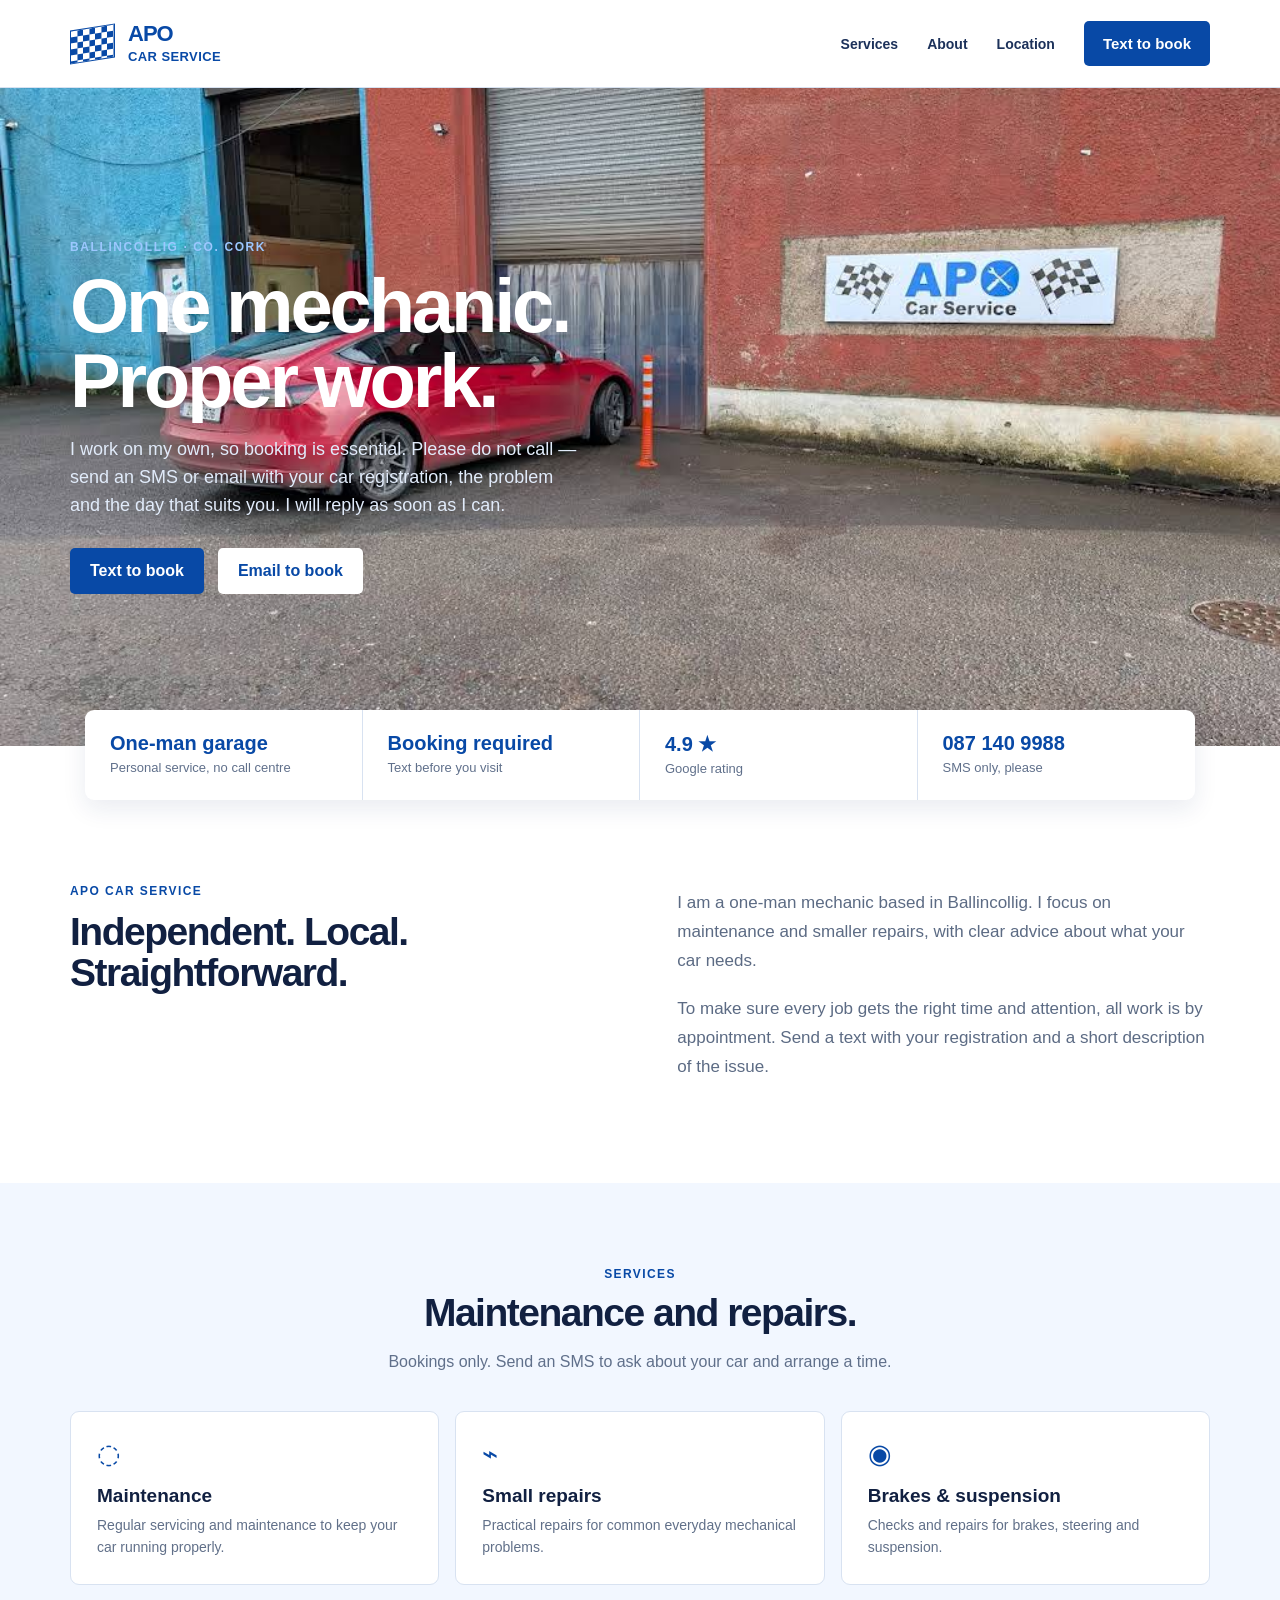
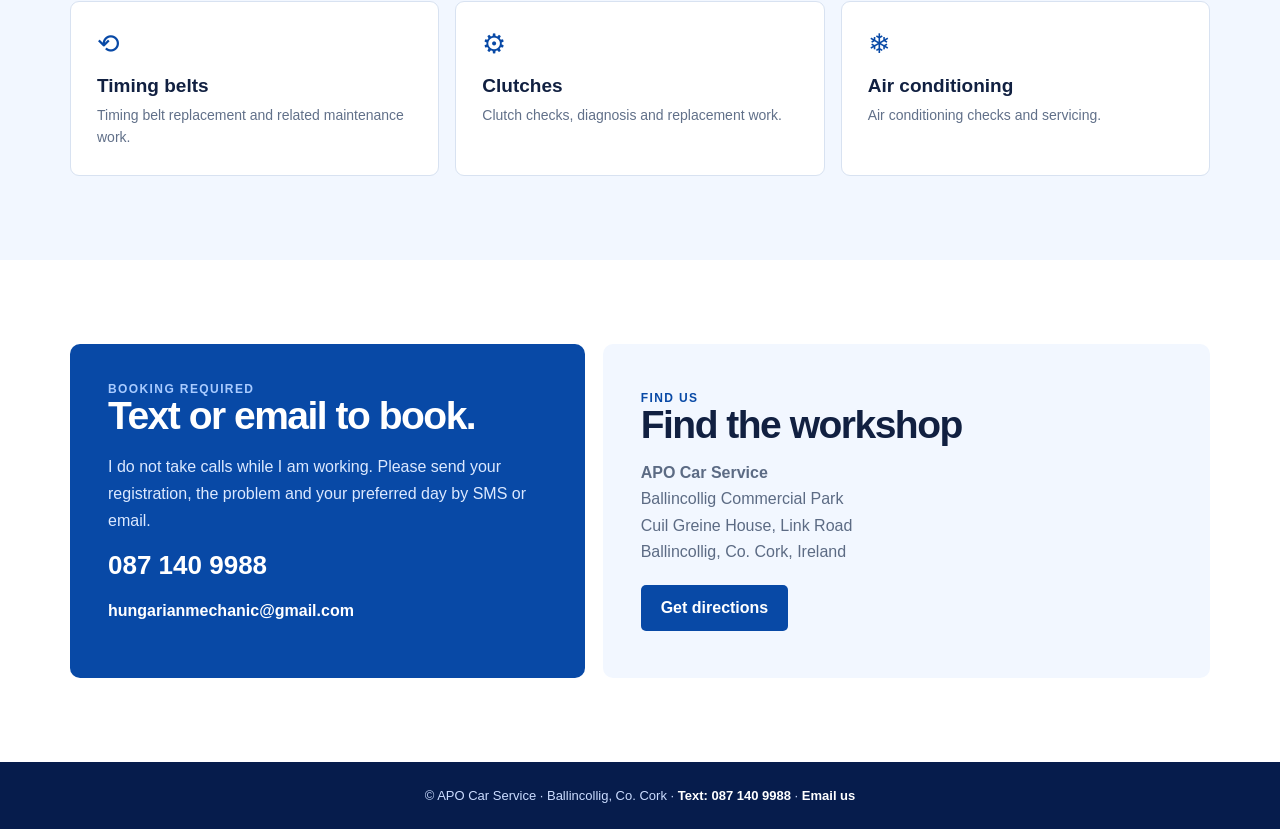
==== index.html @ e6668e26 "Publish APO Car Service website" ====
<!doctype html>
<html lang="en">
<head>
  <meta charset="utf-8">
  <meta name="viewport" content="width=device-width,initial-scale=1">
  <title>APO Car Service | Ballincollig</title>
  <meta name="description" content="APO Car Service — local mechanic in Ballincollig, Cork.">
  <style>
    :root{--blue:#0849a6;--deep:#061c4c;--pale:#f2f7ff;--ink:#112041;--line:#d8e2f1;--white:#fff}*{box-sizing:border-box}html{scroll-behavior:smooth}body{margin:0;background:#fff;color:var(--ink);font-family:Inter,Arial,sans-serif}a{text-decoration:none;color:inherit}.wrap{max-width:1200px;margin:auto;padding-inline:30px}
    header{height:88px;border-bottom:1px solid var(--line);display:flex;align-items:center;background:#fff}.nav{width:100%;display:flex;align-items:center;justify-content:space-between}.brand{display:flex;align-items:center;gap:13px;font-size:22px;font-weight:900;letter-spacing:-1px;color:var(--blue);line-height:.87}.brand small{font-size:13px;letter-spacing:.4px}.flag{width:45px;height:34px;background:conic-gradient(var(--blue) 25%,#fff 0 50%,var(--blue) 0 75%,#fff 0);background-size:12px 12px;border:1px solid var(--blue);transform:skewY(-9deg)}nav{display:flex;align-items:center;gap:29px;font-size:14px;font-weight:750}nav a:not(.call){color:#1c315a}.call{border-radius:5px;background:var(--blue);color:#fff;padding:14px 19px;font-size:15px}
    .hero{position:relative;min-height:490px;background:#0c1830;overflow:hidden}.hero:before{content:"";position:absolute;inset:0;background:linear-gradient(90deg,rgba(2,13,33,.9) 0%,rgba(2,13,33,.72) 44%,rgba(2,13,33,.12) 75%)}.hero:after{content:"";position:absolute;inset:0;background:url('apo-workshop.jpg') center/cover no-repeat;z-index:0}.hero .wrap{min-height:490px;display:flex;align-items:center;position:relative;z-index:1}.hero-copy{color:#fff;max-width:630px}.eyebrow{font-size:12px;font-weight:900;letter-spacing:1.6px;color:#9cc7ff;text-transform:uppercase}.hero h1{font-size:clamp(47px,6vw,76px);line-height:.98;letter-spacing:-3.2px;margin:15px 0 18px}.hero p{font-size:18px;line-height:1.55;margin:0;color:#e1ebfa;max-width:510px}.hero-actions{display:flex;gap:14px;margin-top:28px}.btn{display:inline-block;border-radius:5px;padding:14px 20px;background:var(--blue);color:#fff;font-weight:850}.btn.light{background:#fff;color:var(--blue)}
    .trust{background:#fff;box-shadow:0 9px 25px #112e6517;position:relative;margin:-36px auto 0;max-width:1110px;border-radius:9px;display:grid;grid-template-columns:repeat(4,1fr);z-index:2}.trust div{padding:22px 25px;border-right:1px solid var(--line)}.trust div:last-child{border:0}.trust strong{display:block;font-size:20px;color:var(--blue);margin-bottom:5px}.trust span{font-size:13px;color:#60708b;line-height:1.3;display:block}
    section{padding:84px 0}.intro{display:grid;grid-template-columns:1fr 1.05fr;gap:100px}.section-label{color:var(--blue);font-size:12px;letter-spacing:1.4px;font-weight:900;text-transform:uppercase}.intro h2,.services h2,.contact h2{font-size:39px;letter-spacing:-1.5px;line-height:1.05;margin:14px 0 0}.intro p{font-size:17px;color:#5c6b84;line-height:1.72;margin:4px 0 18px}.services{background:var(--pale)}.heading{text-align:center;max-width:650px;margin:0 auto 36px}.heading h2{margin:12px 0}.heading p{color:#60708b;line-height:1.55}.cards{display:grid;grid-template-columns:repeat(3,1fr);gap:16px}.card{background:#fff;border:1px solid var(--line);border-radius:9px;padding:26px}.ico{color:var(--blue);font-size:27px}.card h3{margin:15px 0 8px;font-size:19px}.card p{margin:0;color:#617089;font-size:14px;line-height:1.55}
    .contact{display:grid;grid-template-columns:1fr 1.18fr;gap:18px}.contact>div{border-radius:10px;padding:38px}.details{background:var(--blue);color:#fff}.details h2{margin-top:0}.details p{line-height:1.7;color:#dce9ff}.details .phone{font-size:26px;font-weight:900;margin:23px 0}.map{background:var(--pale);display:flex;flex-direction:column;justify-content:center}.map h2{margin:0 0 14px}.map p{color:#5c6b84;line-height:1.65;margin:0}.map .btn{align-self:flex-start;margin-top:20px}footer{text-align:center;background:var(--deep);padding:26px;color:#cbdcff;font-size:13px}footer a{color:#fff;font-weight:800}
    @media(max-width:760px){.wrap{padding-inline:20px}header{height:72px}.brand{font-size:18px}.brand small{font-size:10px}.flag{width:34px;height:27px}nav a:not(.call){display:none}.call{padding:11px 12px;font-size:13px}.hero,.hero .wrap{min-height:570px}.hero:before{background:linear-gradient(90deg,rgba(2,13,33,.92),rgba(2,13,33,.55))}.hero h1{letter-spacing:-2px}.trust{margin:-22px 20px 0;grid-template-columns:1fr 1fr}.trust div{padding:17px;border-bottom:1px solid var(--line)}.intro,.contact{grid-template-columns:1fr;gap:30px}section{padding:60px 0}.cards{grid-template-columns:1fr}.intro h2,.services h2,.contact h2{font-size:33px}.hero-actions{flex-direction:column;align-items:flex-start}}
  </style>
</head>
<body>
  <header><div class="wrap nav"><a class="brand" href="#top"><span class="flag" aria-hidden="true"></span><span>APO<br><small>CAR SERVICE</small></span></a><nav><a href="#services">Services</a><a href="#about">About</a><a href="#location">Location</a><a class="call" href="sms:+353871409988?body=Hello%20APO%2C%20I%20would%20like%20to%20book%20my%20car.">Text to book</a></nav></div></header>
  <main id="top">
    <section class="hero"><div class="wrap"><div class="hero-copy"><div class="eyebrow">Ballincollig · Co. Cork</div><h1>One mechanic.<br>Proper work.</h1><p>I work on my own, so booking is essential. Please do not call — send an SMS or email with your car registration, the problem and the day that suits you. I will reply as soon as I can.</p><div class="hero-actions"><a class="btn" href="sms:+353871409988?body=Hello%20APO%2C%20I%20would%20like%20to%20book%20my%20car.%0ARegistration%3A%0AProblem%3A%0APreferred%20day%3A">Text to book</a><a class="btn light" href="mailto:hungarianmechanic@gmail.com?subject=Booking%20request%20-%20APO%20Car%20Service">Email to book</a></div></div></div></section>
    <div class="trust"><div><strong>One-man garage</strong><span>Personal service, no call centre</span></div><div><strong>Booking required</strong><span>Text before you visit</span></div><div><strong>4.9 ★</strong><span>Google rating</span></div><div><strong>087 140 9988</strong><span>SMS only, please</span></div></div>
    <section class="wrap intro" id="about"><div><div class="section-label">APO Car Service</div><h2>Independent. Local. Straightforward.</h2></div><div><p>I am a one-man mechanic based in Ballincollig. I focus on maintenance and smaller repairs, with clear advice about what your car needs.</p><p>To make sure every job gets the right time and attention, all work is by appointment. Send a text with your registration and a short description of the issue.</p></div></section>
    <section class="services" id="services"><div class="wrap"><div class="heading"><div class="section-label">Services</div><h2>Maintenance and repairs.</h2><p>Bookings only. Send an SMS to ask about your car and arrange a time.</p></div><div class="cards"><article class="card"><div class="ico">◌</div><h3>Maintenance</h3><p>Regular servicing and maintenance to keep your car running properly.</p></article><article class="card"><div class="ico">⌁</div><h3>Small repairs</h3><p>Practical repairs for common everyday mechanical problems.</p></article><article class="card"><div class="ico">◉</div><h3>Brakes & suspension</h3><p>Checks and repairs for brakes, steering and suspension.</p></article><article class="card"><div class="ico">⟲</div><h3>Timing belts</h3><p>Timing belt replacement and related maintenance work.</p></article><article class="card"><div class="ico">⚙</div><h3>Clutches</h3><p>Clutch checks, diagnosis and replacement work.</p></article><article class="card"><div class="ico">❄</div><h3>Air conditioning</h3><p>Air conditioning checks and servicing.</p></article></div></div></section>
    <section class="wrap contact" id="location"><div class="details"><div class="section-label" style="color:#a9cbff">Booking required</div><h2>Text or email to book.</h2><p>I do not take calls while I am working. Please send your registration, the problem and your preferred day by SMS or email.</p><a class="phone" href="sms:+353871409988?body=Hello%20APO%2C%20I%20would%20like%20to%20book%20my%20car.%0ARegistration%3A%0AProblem%3A%0APreferred%20day%3A">087 140 9988</a><p><a href="mailto:hungarianmechanic@gmail.com?subject=Booking%20request%20-%20APO%20Car%20Service" style="color:#fff;font-weight:800">hungarianmechanic@gmail.com</a></p></div><div class="map"><div class="section-label">Find us</div><h2>Find the workshop</h2><p><strong>APO Car Service</strong><br>Ballincollig Commercial Park<br>Cuil Greine House, Link Road<br>Ballincollig, Co. Cork, Ireland</p><a class="btn" target="_blank" rel="noopener" href="https://www.google.com/maps/place/APO+Car+Service/@51.8868139,-8.5833527,17z">Get directions</a></div></section>
  </main>
  <footer>© APO Car Service · Ballincollig, Co. Cork · <a href="sms:+353871409988">Text: 087 140 9988</a> · <a href="mailto:hungarianmechanic@gmail.com">Email us</a></footer>
</body>
</html>
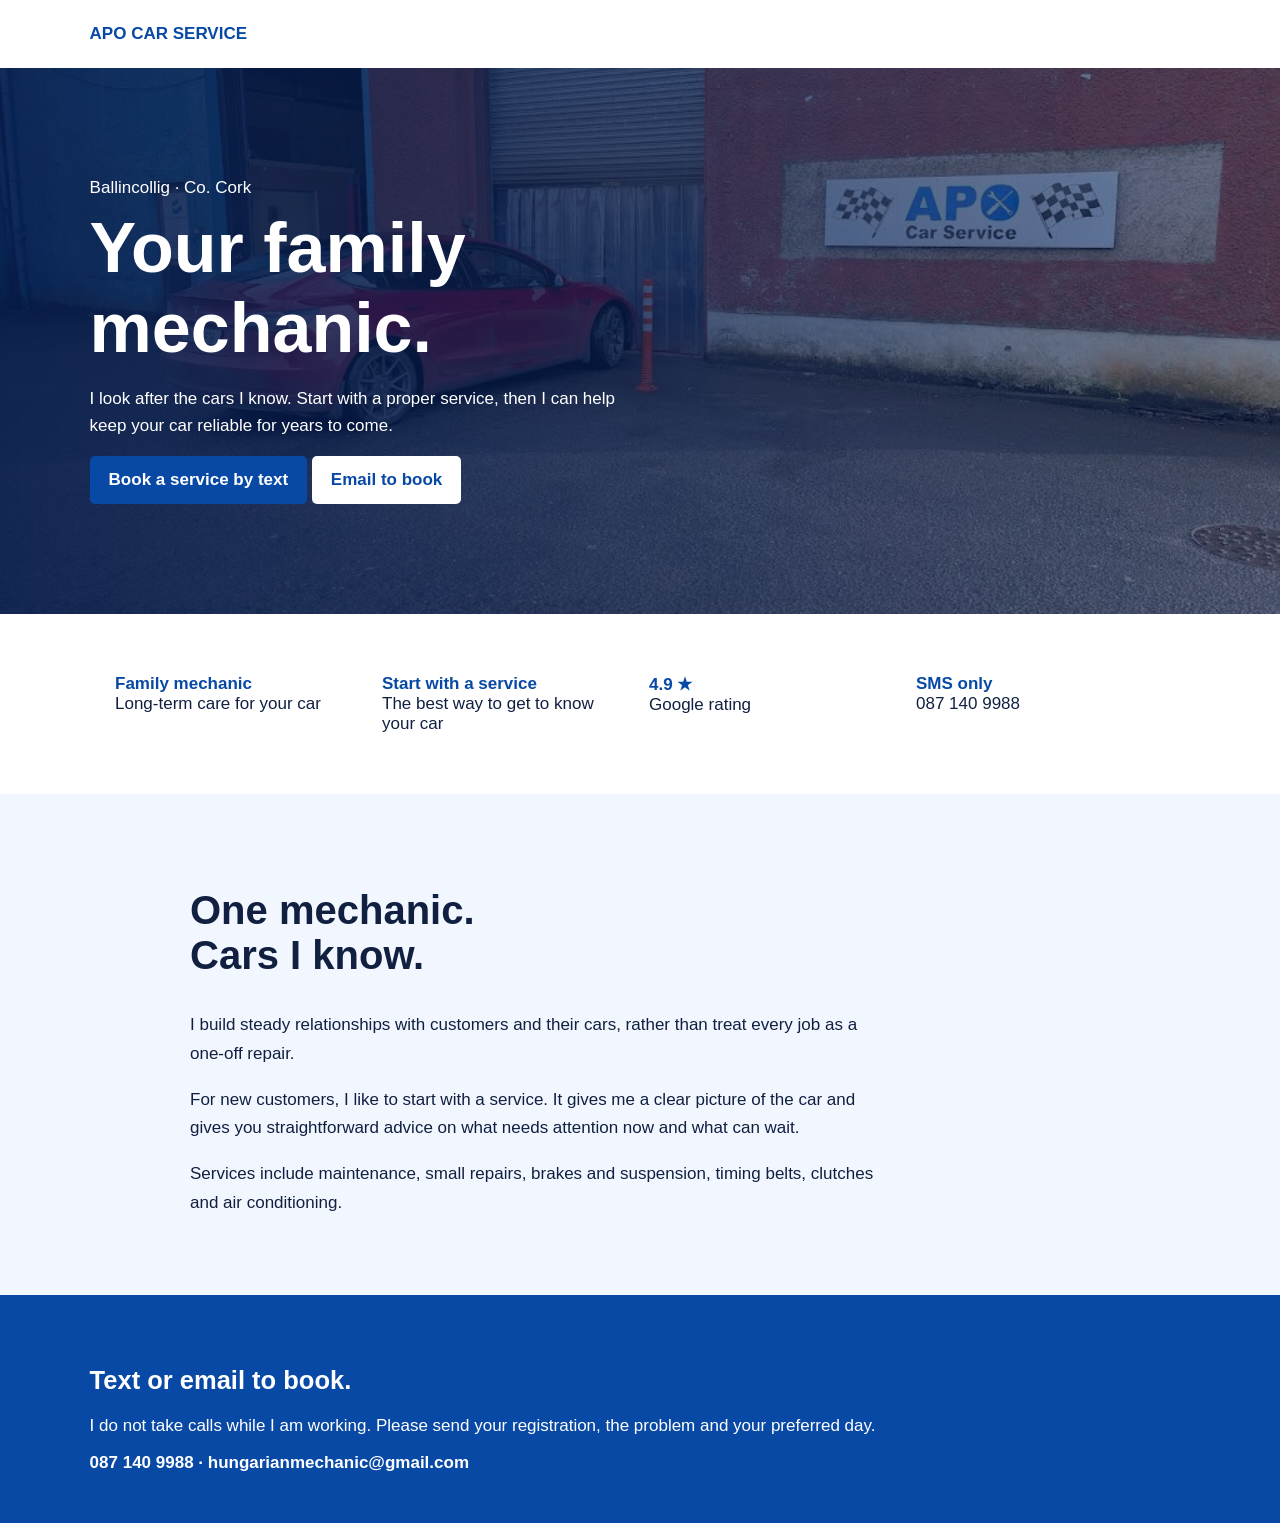
==== commit f1799ab2: "Update index.html" ====
--- a/index.html
+++ b/index.html
@@ -1,29 +1 @@
-<!doctype html>
-<html lang="en">
-<head>
-  <meta charset="utf-8">
-  <meta name="viewport" content="width=device-width,initial-scale=1">
-  <title>APO Car Service | Ballincollig</title>
-  <meta name="description" content="APO Car Service — local mechanic in Ballincollig, Cork.">
-  <style>
-    :root{--blue:#0849a6;--deep:#061c4c;--pale:#f2f7ff;--ink:#112041;--line:#d8e2f1;--white:#fff}*{box-sizing:border-box}html{scroll-behavior:smooth}body{margin:0;background:#fff;color:var(--ink);font-family:Inter,Arial,sans-serif}a{text-decoration:none;color:inherit}.wrap{max-width:1200px;margin:auto;padding-inline:30px}
-    header{height:88px;border-bottom:1px solid var(--line);display:flex;align-items:center;background:#fff}.nav{width:100%;display:flex;align-items:center;justify-content:space-between}.brand{display:flex;align-items:center;gap:13px;font-size:22px;font-weight:900;letter-spacing:-1px;color:var(--blue);line-height:.87}.brand small{font-size:13px;letter-spacing:.4px}.flag{width:45px;height:34px;background:conic-gradient(var(--blue) 25%,#fff 0 50%,var(--blue) 0 75%,#fff 0);background-size:12px 12px;border:1px solid var(--blue);transform:skewY(-9deg)}nav{display:flex;align-items:center;gap:29px;font-size:14px;font-weight:750}nav a:not(.call){color:#1c315a}.call{border-radius:5px;background:var(--blue);color:#fff;padding:14px 19px;font-size:15px}
-    .hero{position:relative;min-height:490px;background:#0c1830;overflow:hidden}.hero:before{content:"";position:absolute;inset:0;background:linear-gradient(90deg,rgba(2,13,33,.9) 0%,rgba(2,13,33,.72) 44%,rgba(2,13,33,.12) 75%)}.hero:after{content:"";position:absolute;inset:0;background:url('apo-workshop.jpg') center/cover no-repeat;z-index:0}.hero .wrap{min-height:490px;display:flex;align-items:center;position:relative;z-index:1}.hero-copy{color:#fff;max-width:630px}.eyebrow{font-size:12px;font-weight:900;letter-spacing:1.6px;color:#9cc7ff;text-transform:uppercase}.hero h1{font-size:clamp(47px,6vw,76px);line-height:.98;letter-spacing:-3.2px;margin:15px 0 18px}.hero p{font-size:18px;line-height:1.55;margin:0;color:#e1ebfa;max-width:510px}.hero-actions{display:flex;gap:14px;margin-top:28px}.btn{display:inline-block;border-radius:5px;padding:14px 20px;background:var(--blue);color:#fff;font-weight:850}.btn.light{background:#fff;color:var(--blue)}
-    .trust{background:#fff;box-shadow:0 9px 25px #112e6517;position:relative;margin:-36px auto 0;max-width:1110px;border-radius:9px;display:grid;grid-template-columns:repeat(4,1fr);z-index:2}.trust div{padding:22px 25px;border-right:1px solid var(--line)}.trust div:last-child{border:0}.trust strong{display:block;font-size:20px;color:var(--blue);margin-bottom:5px}.trust span{font-size:13px;color:#60708b;line-height:1.3;display:block}
-    section{padding:84px 0}.intro{display:grid;grid-template-columns:1fr 1.05fr;gap:100px}.section-label{color:var(--blue);font-size:12px;letter-spacing:1.4px;font-weight:900;text-transform:uppercase}.intro h2,.services h2,.contact h2{font-size:39px;letter-spacing:-1.5px;line-height:1.05;margin:14px 0 0}.intro p{font-size:17px;color:#5c6b84;line-height:1.72;margin:4px 0 18px}.services{background:var(--pale)}.heading{text-align:center;max-width:650px;margin:0 auto 36px}.heading h2{margin:12px 0}.heading p{color:#60708b;line-height:1.55}.cards{display:grid;grid-template-columns:repeat(3,1fr);gap:16px}.card{background:#fff;border:1px solid var(--line);border-radius:9px;padding:26px}.ico{color:var(--blue);font-size:27px}.card h3{margin:15px 0 8px;font-size:19px}.card p{margin:0;color:#617089;font-size:14px;line-height:1.55}
-    .contact{display:grid;grid-template-columns:1fr 1.18fr;gap:18px}.contact>div{border-radius:10px;padding:38px}.details{background:var(--blue);color:#fff}.details h2{margin-top:0}.details p{line-height:1.7;color:#dce9ff}.details .phone{font-size:26px;font-weight:900;margin:23px 0}.map{background:var(--pale);display:flex;flex-direction:column;justify-content:center}.map h2{margin:0 0 14px}.map p{color:#5c6b84;line-height:1.65;margin:0}.map .btn{align-self:flex-start;margin-top:20px}footer{text-align:center;background:var(--deep);padding:26px;color:#cbdcff;font-size:13px}footer a{color:#fff;font-weight:800}
-    @media(max-width:760px){.wrap{padding-inline:20px}header{height:72px}.brand{font-size:18px}.brand small{font-size:10px}.flag{width:34px;height:27px}nav a:not(.call){display:none}.call{padding:11px 12px;font-size:13px}.hero,.hero .wrap{min-height:570px}.hero:before{background:linear-gradient(90deg,rgba(2,13,33,.92),rgba(2,13,33,.55))}.hero h1{letter-spacing:-2px}.trust{margin:-22px 20px 0;grid-template-columns:1fr 1fr}.trust div{padding:17px;border-bottom:1px solid var(--line)}.intro,.contact{grid-template-columns:1fr;gap:30px}section{padding:60px 0}.cards{grid-template-columns:1fr}.intro h2,.services h2,.contact h2{font-size:33px}.hero-actions{flex-direction:column;align-items:flex-start}}
-  </style>
-</head>
-<body>
-  <header><div class="wrap nav"><a class="brand" href="#top"><span class="flag" aria-hidden="true"></span><span>APO<br><small>CAR SERVICE</small></span></a><nav><a href="#services">Services</a><a href="#about">About</a><a href="#location">Location</a><a class="call" href="sms:+353871409988?body=Hello%20APO%2C%20I%20would%20like%20to%20book%20my%20car.">Text to book</a></nav></div></header>
-  <main id="top">
-    <section class="hero"><div class="wrap"><div class="hero-copy"><div class="eyebrow">Ballincollig · Co. Cork</div><h1>One mechanic.<br>Proper work.</h1><p>I work on my own, so booking is essential. Please do not call — send an SMS or email with your car registration, the problem and the day that suits you. I will reply as soon as I can.</p><div class="hero-actions"><a class="btn" href="sms:+353871409988?body=Hello%20APO%2C%20I%20would%20like%20to%20book%20my%20car.%0ARegistration%3A%0AProblem%3A%0APreferred%20day%3A">Text to book</a><a class="btn light" href="mailto:hungarianmechanic@gmail.com?subject=Booking%20request%20-%20APO%20Car%20Service">Email to book</a></div></div></div></section>
-    <div class="trust"><div><strong>One-man garage</strong><span>Personal service, no call centre</span></div><div><strong>Booking required</strong><span>Text before you visit</span></div><div><strong>4.9 ★</strong><span>Google rating</span></div><div><strong>087 140 9988</strong><span>SMS only, please</span></div></div>
-    <section class="wrap intro" id="about"><div><div class="section-label">APO Car Service</div><h2>Independent. Local. Straightforward.</h2></div><div><p>I am a one-man mechanic based in Ballincollig. I focus on maintenance and smaller repairs, with clear advice about what your car needs.</p><p>To make sure every job gets the right time and attention, all work is by appointment. Send a text with your registration and a short description of the issue.</p></div></section>
-    <section class="services" id="services"><div class="wrap"><div class="heading"><div class="section-label">Services</div><h2>Maintenance and repairs.</h2><p>Bookings only. Send an SMS to ask about your car and arrange a time.</p></div><div class="cards"><article class="card"><div class="ico">◌</div><h3>Maintenance</h3><p>Regular servicing and maintenance to keep your car running properly.</p></article><article class="card"><div class="ico">⌁</div><h3>Small repairs</h3><p>Practical repairs for common everyday mechanical problems.</p></article><article class="card"><div class="ico">◉</div><h3>Brakes & suspension</h3><p>Checks and repairs for brakes, steering and suspension.</p></article><article class="card"><div class="ico">⟲</div><h3>Timing belts</h3><p>Timing belt replacement and related maintenance work.</p></article><article class="card"><div class="ico">⚙</div><h3>Clutches</h3><p>Clutch checks, diagnosis and replacement work.</p></article><article class="card"><div class="ico">❄</div><h3>Air conditioning</h3><p>Air conditioning checks and servicing.</p></article></div></div></section>
-    <section class="wrap contact" id="location"><div class="details"><div class="section-label" style="color:#a9cbff">Booking required</div><h2>Text or email to book.</h2><p>I do not take calls while I am working. Please send your registration, the problem and your preferred day by SMS or email.</p><a class="phone" href="sms:+353871409988?body=Hello%20APO%2C%20I%20would%20like%20to%20book%20my%20car.%0ARegistration%3A%0AProblem%3A%0APreferred%20day%3A">087 140 9988</a><p><a href="mailto:hungarianmechanic@gmail.com?subject=Booking%20request%20-%20APO%20Car%20Service" style="color:#fff;font-weight:800">hungarianmechanic@gmail.com</a></p></div><div class="map"><div class="section-label">Find us</div><h2>Find the workshop</h2><p><strong>APO Car Service</strong><br>Ballincollig Commercial Park<br>Cuil Greine House, Link Road<br>Ballincollig, Co. Cork, Ireland</p><a class="btn" target="_blank" rel="noopener" href="https://www.google.com/maps/place/APO+Car+Service/@51.8868139,-8.5833527,17z">Get directions</a></div></section>
-  </main>
-  <footer>© APO Car Service · Ballincollig, Co. Cork · <a href="sms:+353871409988">Text: 087 140 9988</a> · <a href="mailto:hungarianmechanic@gmail.com">Email us</a></footer>
-</body>
-</html>
+<!doctype html><html lang="en"><meta charset="utf-8"><meta name="viewport" content="width=device-width,initial-scale=1"><title>APO Car Service | Family Mechanic in Ballincollig</title><style>body{margin:0;font:17px Arial;color:#112041}header{padding:24px 7%;font-weight:900;color:#0849a6}.hero{padding:110px 7%;color:white;background:linear-gradient(90deg,#061c4ce8,#061c4c88),url("apo-workshop.jpg") center/cover}.hero h1{font-size:70px;margin:10px 0}.hero p{max-width:560px;line-height:1.6}.btn{display:inline-block;background:#0849a6;color:#fff;padding:14px 19px;border-radius:5px;text-decoration:none;font-weight:bold}.white{background:#fff;color:#0849a6}.facts,.content{max-width:1050px;margin:auto;padding:60px 7%}.facts{display:grid;grid-template-columns:repeat(4,1fr);gap:18px}.facts b{color:#0849a6;display:block}.content{background:#f2f7ff;max-width:none}.inside{max-width:900px;margin:auto}.inside h2{font-size:40px}.inside p{line-height:1.7;max-width:700px}.contact{padding:50px 7%;background:#0849a6;color:white}@media(max-width:650px){.hero h1{font-size:48px}.facts{grid-template-columns:1fr 1fr}}</style><header>APO CAR SERVICE</header><main><section class="hero"><div>Ballincollig · Co. Cork<h1>Your family<br>mechanic.</h1><p>I look after the cars I know. Start with a proper service, then I can help keep your car reliable for years to come.</p><a class="btn" href="sms:+353871409988">Book a service by text</a> <a class="btn white" href="mailto:hungarianmechanic@gmail.com">Email to book</a></div></section><section class="facts"><div><b>Family mechanic</b>Long-term care for your car</div><div><b>Start with a service</b>The best way to get to know your car</div><div><b>4.9 ★</b>Google rating</div><div><b>SMS only</b>087 140 9988</div></section><section class="content"><div class="inside"><h2>One mechanic.<br>Cars I know.</h2><p>I build steady relationships with customers and their cars, rather than treat every job as a one-off repair.</p><p>For new customers, I like to start with a service. It gives me a clear picture of the car and gives you straightforward advice on what needs attention now and what can wait.</p><p>Services include maintenance, small repairs, brakes and suspension, timing belts, clutches and air conditioning.</p></div></section><section class="contact"><h2>Text or email to book.</h2><p>I do not take calls while I am working. Please send your registration, the problem and your preferred day.</p><b>087 140 9988 · hungarianmechanic@gmail.com</b></section></main></html>
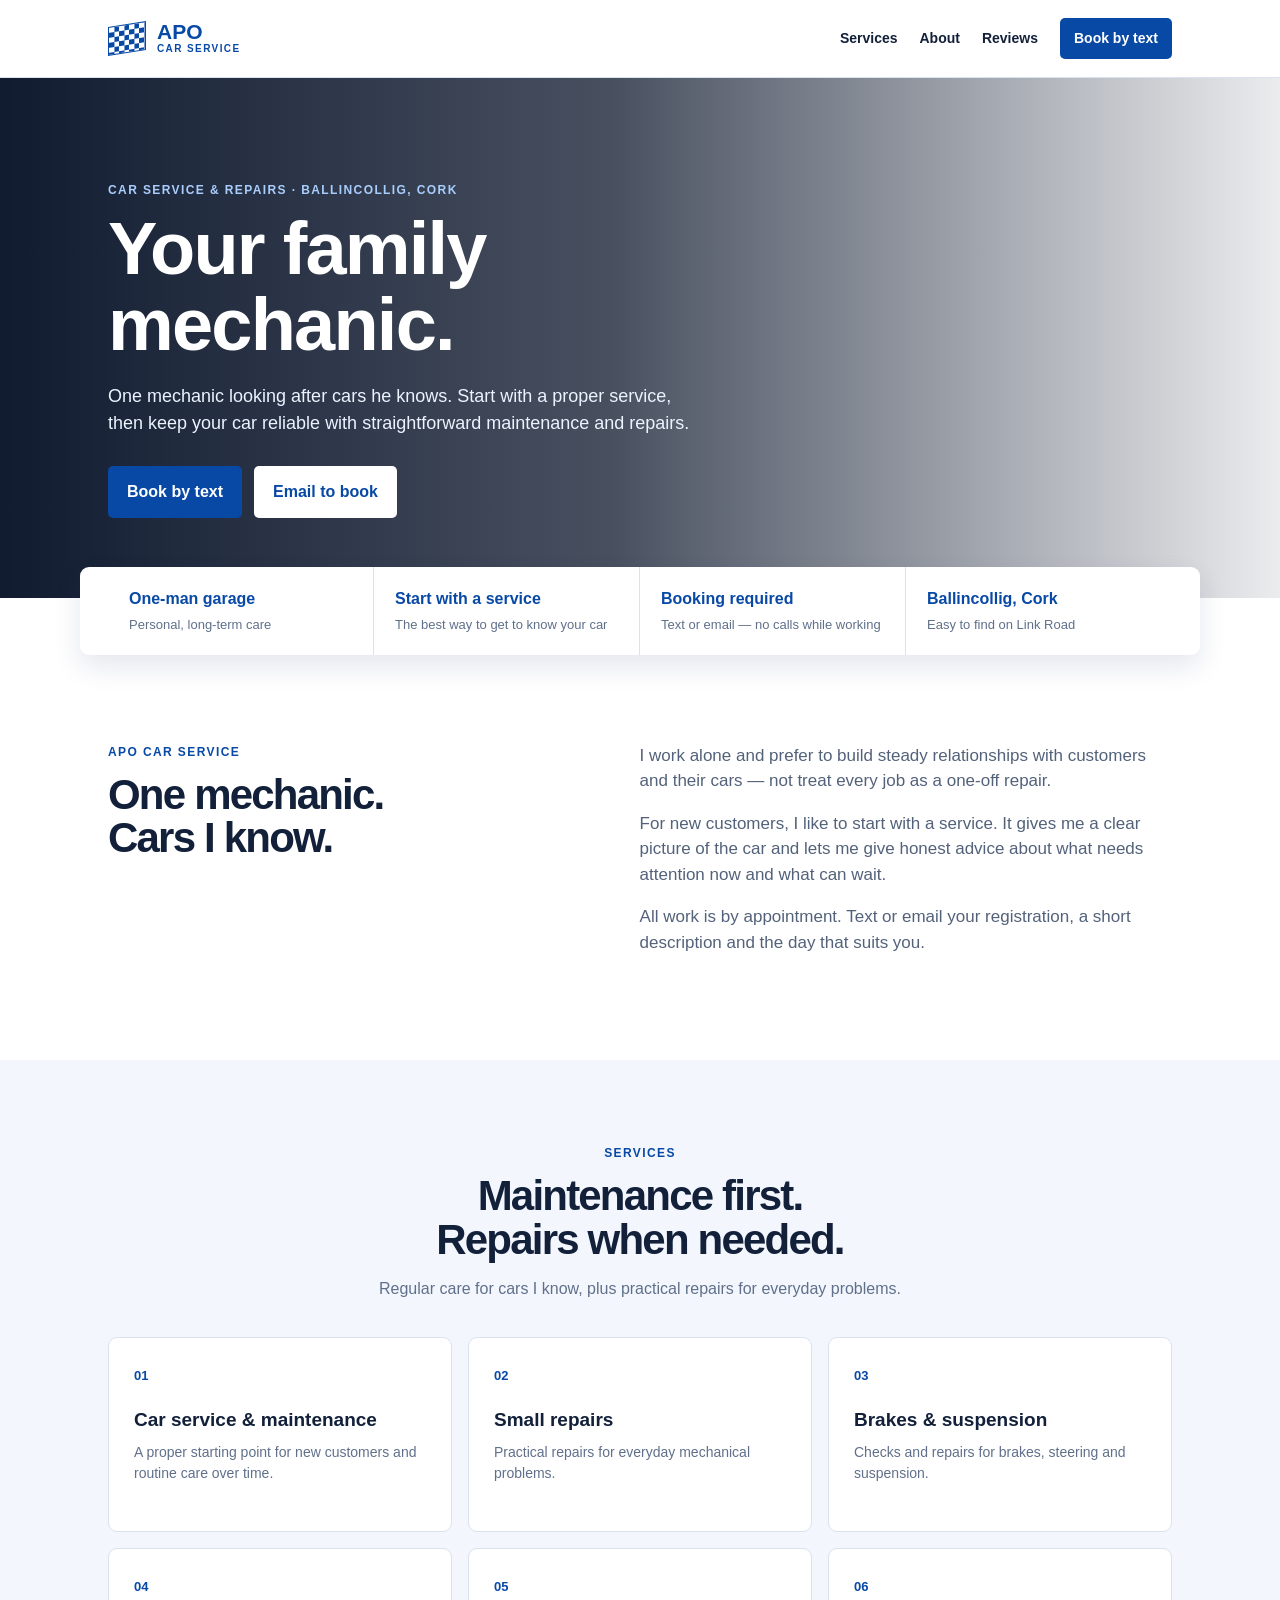
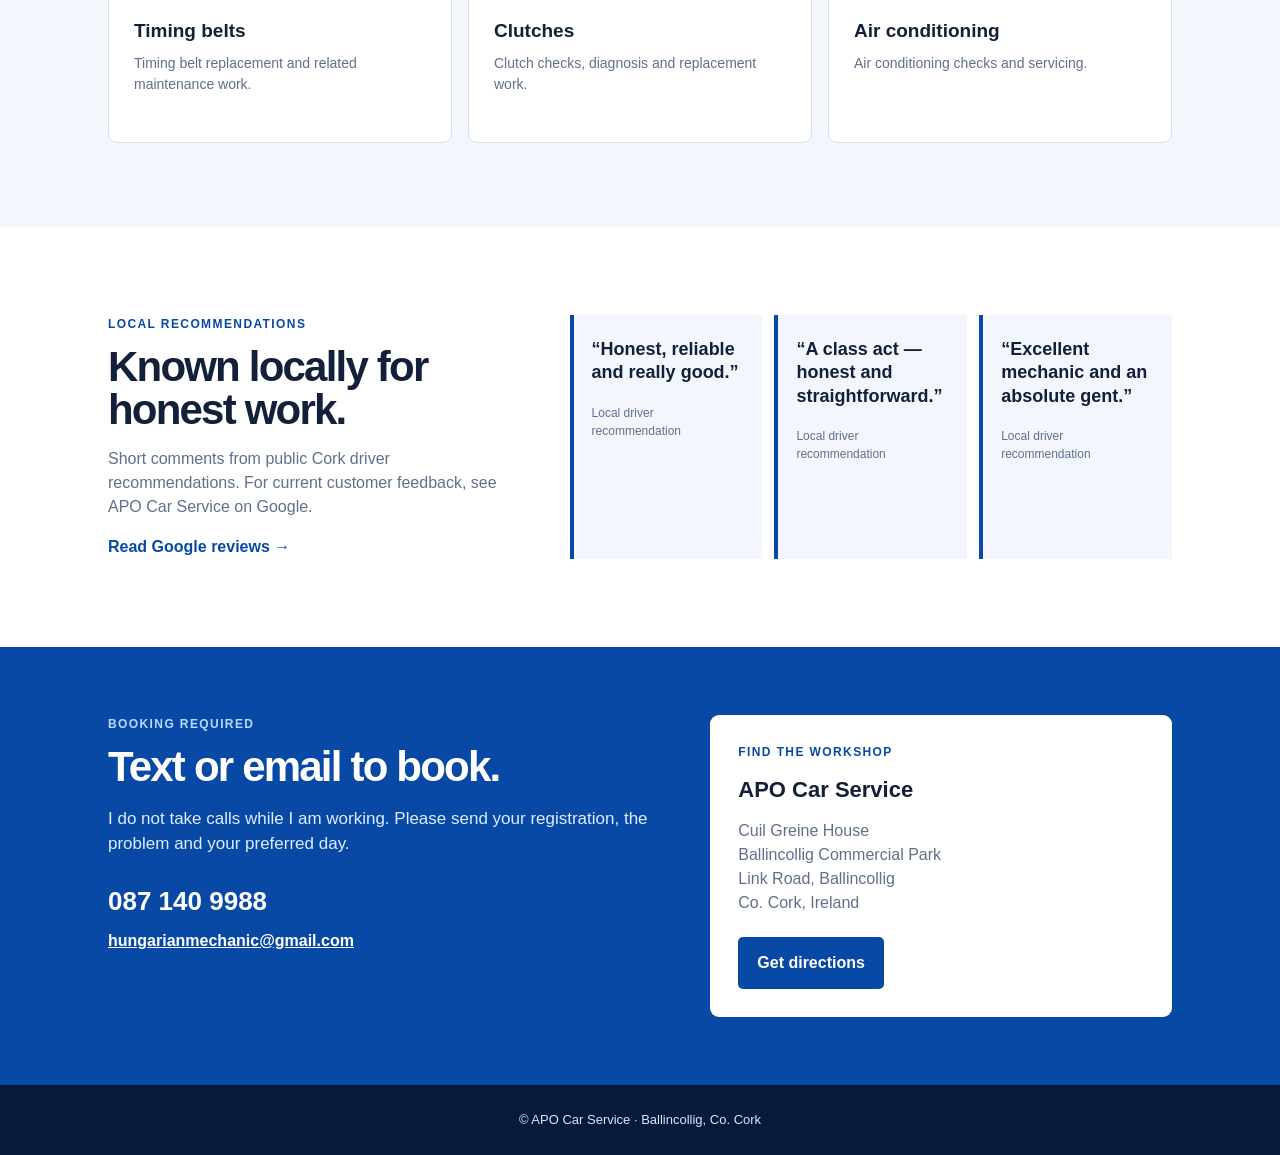
==== commit 36aadcd8: "Improve local search visibility" ====
--- a/index.html
+++ b/index.html
@@ -1 +1,84 @@
-<!doctype html><html lang="en"><meta charset="utf-8"><meta name="viewport" content="width=device-width,initial-scale=1"><title>APO Car Service | Family Mechanic in Ballincollig</title><style>body{margin:0;font:17px Arial;color:#112041}header{padding:24px 7%;font-weight:900;color:#0849a6}.hero{padding:110px 7%;color:white;background:linear-gradient(90deg,#061c4ce8,#061c4c88),url("apo-workshop.jpg") center/cover}.hero h1{font-size:70px;margin:10px 0}.hero p{max-width:560px;line-height:1.6}.btn{display:inline-block;background:#0849a6;color:#fff;padding:14px 19px;border-radius:5px;text-decoration:none;font-weight:bold}.white{background:#fff;color:#0849a6}.facts,.content{max-width:1050px;margin:auto;padding:60px 7%}.facts{display:grid;grid-template-columns:repeat(4,1fr);gap:18px}.facts b{color:#0849a6;display:block}.content{background:#f2f7ff;max-width:none}.inside{max-width:900px;margin:auto}.inside h2{font-size:40px}.inside p{line-height:1.7;max-width:700px}.contact{padding:50px 7%;background:#0849a6;color:white}@media(max-width:650px){.hero h1{font-size:48px}.facts{grid-template-columns:1fr 1fr}}</style><header>APO CAR SERVICE</header><main><section class="hero"><div>Ballincollig · Co. Cork<h1>Your family<br>mechanic.</h1><p>I look after the cars I know. Start with a proper service, then I can help keep your car reliable for years to come.</p><a class="btn" href="sms:+353871409988">Book a service by text</a> <a class="btn white" href="mailto:hungarianmechanic@gmail.com">Email to book</a></div></section><section class="facts"><div><b>Family mechanic</b>Long-term care for your car</div><div><b>Start with a service</b>The best way to get to know your car</div><div><b>4.9 ★</b>Google rating</div><div><b>SMS only</b>087 140 9988</div></section><section class="content"><div class="inside"><h2>One mechanic.<br>Cars I know.</h2><p>I build steady relationships with customers and their cars, rather than treat every job as a one-off repair.</p><p>For new customers, I like to start with a service. It gives me a clear picture of the car and gives you straightforward advice on what needs attention now and what can wait.</p><p>Services include maintenance, small repairs, brakes and suspension, timing belts, clutches and air conditioning.</p></div></section><section class="contact"><h2>Text or email to book.</h2><p>I do not take calls while I am working. Please send your registration, the problem and your preferred day.</p><b>087 140 9988 · hungarianmechanic@gmail.com</b></section></main></html>
+<!doctype html>
+<html lang="en">
+<head>
+  <meta charset="utf-8">
+  <meta name="viewport" content="width=device-width, initial-scale=1">
+  <title>APO Car Service | Car Service & Repairs in Ballincollig, Cork</title>
+  <meta name="description" content="APO Car Service is a one-man family mechanic in Ballincollig, Cork. Book car servicing, brakes, suspension, timing belts, clutches and air conditioning by text or email.">
+  <meta name="robots" content="index,follow">
+  <meta property="og:title" content="APO Car Service | Family Mechanic in Ballincollig">
+  <meta property="og:description" content="One mechanic. Cars I know. Start with a service and book by text or email.">
+  <meta property="og:type" content="website">
+  <link rel="stylesheet" href="style.css">
+  <script type="application/ld+json">
+  {
+    "@context":"https://schema.org",
+    "@type":"AutoRepair",
+    "name":"APO Car Service",
+    "description":"One-man family mechanic in Ballincollig, Cork. Car servicing, maintenance and smaller repairs by appointment.",
+    "telephone":"+353871409988",
+    "email":"hungarianmechanic@gmail.com",
+    "address":{"@type":"PostalAddress","streetAddress":"Cuil Greine House, Ballincollig Commercial Park, Link Road","addressLocality":"Ballincollig","addressRegion":"Cork","addressCountry":"IE"},
+    "areaServed":["Ballincollig","Cork"],
+    "url":"https://hungarianmechanic-glitch.github.io/apo-car-service/",
+    "sameAs":["https://www.google.com/maps/place/APO+Car+Service/@51.8868139,-8.5833527,17z"]
+  }
+  </script>
+</head>
+<body>
+  <header>
+    <a class="brand" href="#top" aria-label="APO Car Service home"><span class="flag" aria-hidden="true"></span><span>APO <small>CAR SERVICE</small></span></a>
+    <nav aria-label="Main navigation"><a href="#services">Services</a><a href="#about">About</a><a href="#reviews">Reviews</a><a class="small-button" href="#book">Book by text</a></nav>
+  </header>
+
+  <main id="top">
+    <section class="hero">
+      <div class="hero-image" aria-hidden="true"></div>
+      <div class="hero-shade" aria-hidden="true"></div>
+      <div class="container hero-copy">
+        <p class="eyebrow">CAR SERVICE &amp; REPAIRS · BALLINCOLLIG, CORK</p>
+        <h1>Your family mechanic.</h1>
+        <p class="lead">One mechanic looking after cars he knows. Start with a proper service, then keep your car reliable with straightforward maintenance and repairs.</p>
+        <div class="actions"><a class="button" href="sms:+353871409988?body=Hello%20APO%2C%20I%20would%20like%20to%20book%20my%20car.%0ARegistration%3A%0AWork%20needed%3A%0APreferred%20day%3A">Book by text</a><a class="button button-light" href="mailto:hungarianmechanic@gmail.com?subject=Service%20booking%20-%20APO%20Car%20Service">Email to book</a></div>
+      </div>
+    </section>
+
+    <section class="quick container" aria-label="Key information">
+      <div><b>One-man garage</b><span>Personal, long-term care</span></div>
+      <div><b>Start with a service</b><span>The best way to get to know your car</span></div>
+      <div><b>Booking required</b><span>Text or email — no calls while working</span></div>
+      <div><b>Ballincollig, Cork</b><span>Easy to find on Link Road</span></div>
+    </section>
+
+    <section class="container two-col" id="about">
+      <div><p class="eyebrow blue">APO CAR SERVICE</p><h2>One mechanic.<br>Cars I know.</h2></div>
+      <div class="body-copy"><p>I work alone and prefer to build steady relationships with customers and their cars — not treat every job as a one-off repair.</p><p>For new customers, I like to start with a service. It gives me a clear picture of the car and lets me give honest advice about what needs attention now and what can wait.</p><p>All work is by appointment. Text or email your registration, a short description and the day that suits you.</p></div>
+    </section>
+
+    <section class="services" id="services"><div class="container"><div class="center-heading"><p class="eyebrow blue">SERVICES</p><h2>Maintenance first.<br>Repairs when needed.</h2><p>Regular care for cars I know, plus practical repairs for everyday problems.</p></div>
+      <div class="service-grid">
+        <article><span>01</span><h3>Car service &amp; maintenance</h3><p>A proper starting point for new customers and routine care over time.</p></article>
+        <article><span>02</span><h3>Small repairs</h3><p>Practical repairs for everyday mechanical problems.</p></article>
+        <article><span>03</span><h3>Brakes &amp; suspension</h3><p>Checks and repairs for brakes, steering and suspension.</p></article>
+        <article><span>04</span><h3>Timing belts</h3><p>Timing belt replacement and related maintenance work.</p></article>
+        <article><span>05</span><h3>Clutches</h3><p>Clutch checks, diagnosis and replacement work.</p></article>
+        <article><span>06</span><h3>Air conditioning</h3><p>Air conditioning checks and servicing.</p></article>
+      </div>
+    </div></section>
+
+    <section class="reviews container" id="reviews">
+      <div class="review-heading"><p class="eyebrow blue">LOCAL RECOMMENDATIONS</p><h2>Known locally for honest work.</h2><p>Short comments from public Cork driver recommendations. For current customer feedback, see APO Car Service on Google.</p><a class="text-link" href="https://www.google.com/maps/place/APO+Car+Service/@51.8868139,-8.5833527,17z" target="_blank" rel="noopener">Read Google reviews →</a></div>
+      <div class="review-grid">
+        <blockquote><p>“Honest, reliable and really good.”</p><footer>Local driver recommendation</footer></blockquote>
+        <blockquote><p>“A class act — honest and straightforward.”</p><footer>Local driver recommendation</footer></blockquote>
+        <blockquote><p>“Excellent mechanic and an absolute gent.”</p><footer>Local driver recommendation</footer></blockquote>
+      </div>
+    </section>
+
+    <section class="booking" id="book"><div class="container booking-grid"><div><p class="eyebrow pale">BOOKING REQUIRED</p><h2>Text or email to book.</h2><p>I do not take calls while I am working. Please send your registration, the problem and your preferred day.</p><div class="booking-actions"><a class="big-contact" href="sms:+353871409988?body=Hello%20APO%2C%20I%20would%20like%20to%20book%20my%20car.%0ARegistration%3A%0AWork%20needed%3A%0APreferred%20day%3A">087 140 9988</a><a href="mailto:hungarianmechanic@gmail.com">hungarianmechanic@gmail.com</a></div></div>
+      <aside><p class="eyebrow blue">FIND THE WORKSHOP</p><h3>APO Car Service</h3><p>Cuil Greine House<br>Ballincollig Commercial Park<br>Link Road, Ballincollig<br>Co. Cork, Ireland</p><a class="button" href="https://www.google.com/maps/place/APO+Car+Service/@51.8868139,-8.5833527,17z" target="_blank" rel="noopener">Get directions</a></aside>
+    </div></section>
+  </main>
+  <footer class="site-footer">© APO Car Service · Ballincollig, Co. Cork</footer>
+</body>
+</html>
--- a/style.css
+++ b/style.css
@@ -0,0 +1 @@
+:root{--blue:#0849a6;--navy:#071a3c;--pale:#f3f7fd;--ink:#12203a;--muted:#60708b;--line:#d9e2ef}*{box-sizing:border-box}html{scroll-behavior:smooth}body{margin:0;color:var(--ink);font-family:Arial,Helvetica,sans-serif;line-height:1.5}a{color:inherit;text-decoration:none}.container{max-width:1120px;margin:auto;padding-left:28px;padding-right:28px}header{height:78px;display:flex;align-items:center;justify-content:space-between;padding:0 max(28px,calc((100vw - 1120px)/2 + 28px));border-bottom:1px solid var(--line)}.brand{display:flex;align-items:center;gap:11px;color:var(--blue);font-size:21px;font-weight:900;line-height:.85}.brand small{display:block;font-size:10px;letter-spacing:1.4px;margin-top:4px}.flag{width:38px;height:29px;background:conic-gradient(var(--blue) 25%,#fff 0 50%,var(--blue) 0 75%,#fff 0);background-size:10px 10px;border:1px solid var(--blue);transform:skewY(-9deg)}nav{display:flex;align-items:center;gap:22px;font-size:14px;font-weight:700}nav>a:not(.small-button):hover,.text-link:hover{text-decoration:underline}.small-button,.button{display:inline-block;background:var(--blue);color:#fff;font-weight:800;border-radius:5px}.small-button{padding:10px 14px}.hero{min-height:510px;position:relative;overflow:hidden}.hero-image,.hero-shade{position:absolute;inset:0}.hero-image{background:url('../assets/apo-workshop.jpg') center/cover no-repeat}.hero-shade{background:linear-gradient(90deg,rgba(2,13,35,.94),rgba(2,13,35,.72) 48%,rgba(2,13,35,.08))}.hero-copy{position:relative;color:white;padding-top:103px;padding-bottom:80px}.eyebrow{margin:0 0 12px;font-size:12px;font-weight:900;letter-spacing:1.4px;color:#a9cdfc}.eyebrow.blue{color:var(--blue)}.eyebrow.pale{color:#bcd8ff}.hero h1,h2{letter-spacing:-1.8px;line-height:1.03}.hero h1{max-width:630px;margin:0;font-size:clamp(48px,6vw,74px)}.lead{max-width:600px;margin:20px 0 0;font-size:18px;color:#ebf3ff}.actions{display:flex;gap:12px;margin-top:29px}.button{padding:14px 19px}.button-light{background:#fff;color:var(--blue)}.quick{display:grid;grid-template-columns:repeat(4,1fr);margin-top:-31px;position:relative;background:#fff;border-radius:9px;box-shadow:0 12px 28px #0b28651c}.quick>div{padding:20px 21px;border-right:1px solid var(--line)}.quick>div:last-child{border:0}.quick b{display:block;color:var(--blue);font-size:16px}.quick span{display:block;color:var(--muted);font-size:13px;margin-top:4px}.two-col{display:grid;grid-template-columns:.9fr 1.1fr;gap:96px;padding-top:88px;padding-bottom:88px}.two-col h2,.center-heading h2,.review-heading h2,.booking h2{margin:0;font-size:42px}.body-copy{font-size:17px;color:#53627a}.body-copy p:first-child{margin-top:0}.services{padding:84px 0;background:var(--pale)}.center-heading{text-align:center;max-width:650px;margin:0 auto 36px}.center-heading h2{margin-bottom:14px}.center-heading>p:last-child,.review-heading>p:not(.eyebrow){color:var(--muted)}.service-grid{display:grid;grid-template-columns:repeat(3,1fr);gap:16px}.service-grid article{min-height:195px;padding:25px;border:1px solid var(--line);border-radius:9px;background:#fff}.service-grid span{color:var(--blue);font-size:13px;font-weight:900}.service-grid h3{font-size:19px;margin:19px 0 8px}.service-grid p{color:var(--muted);font-size:14px;margin:0}.reviews{padding-top:88px;padding-bottom:88px;display:grid;grid-template-columns:.8fr 1.2fr;gap:60px}.review-heading h2{margin-bottom:15px}.text-link{color:var(--blue);font-weight:800}.review-grid{display:grid;grid-template-columns:repeat(3,1fr);gap:12px;align-items:stretch}.review-grid blockquote{margin:0;padding:23px 18px;border-left:4px solid var(--blue);background:var(--pale)}.review-grid p{margin:0;font-size:18px;font-weight:700;line-height:1.3}.review-grid footer{margin-top:19px;color:var(--muted);font-size:12px}.booking{background:var(--blue);color:#fff;padding:68px 0}.booking-grid{display:grid;grid-template-columns:1.1fr .9fr;gap:38px}.booking h2{margin-bottom:14px}.booking-grid>div>p:not(.eyebrow){max-width:580px;color:#e0ecff;font-size:17px}.booking-actions{margin-top:25px;display:grid;gap:8px}.big-contact{font-size:26px;font-weight:900}.booking-actions>a:last-child{text-decoration:underline;font-weight:700}.booking aside{background:#fff;color:var(--ink);border-radius:9px;padding:28px}.booking aside h3{font-size:22px;margin:0}.booking aside p:not(.eyebrow){color:var(--muted);margin:13px 0 22px}.site-footer{text-align:center;padding:25px;background:var(--navy);color:#d8e7ff;font-size:13px}@media(max-width:760px){header{height:70px;padding:0 20px}nav>a:not(.small-button){display:none}nav{gap:0}.hero{min-height:550px}.hero-copy{padding-top:94px}.hero h1{letter-spacing:-2px}.actions{align-items:flex-start;flex-direction:column}.quick{grid-template-columns:1fr 1fr;margin:-22px 20px 0;padding:0}.quick>div{border-bottom:1px solid var(--line);padding:16px}.two-col,.reviews,.booking-grid{grid-template-columns:1fr;gap:30px}.two-col{padding-top:60px;padding-bottom:60px}.two-col h2,.center-heading h2,.review-heading h2,.booking h2{font-size:35px}.services,.reviews{padding-top:60px;padding-bottom:60px}.service-grid,.review-grid{grid-template-columns:1fr}.service-grid article{min-height:0}.container{padding-left:20px;padding-right:20px}}
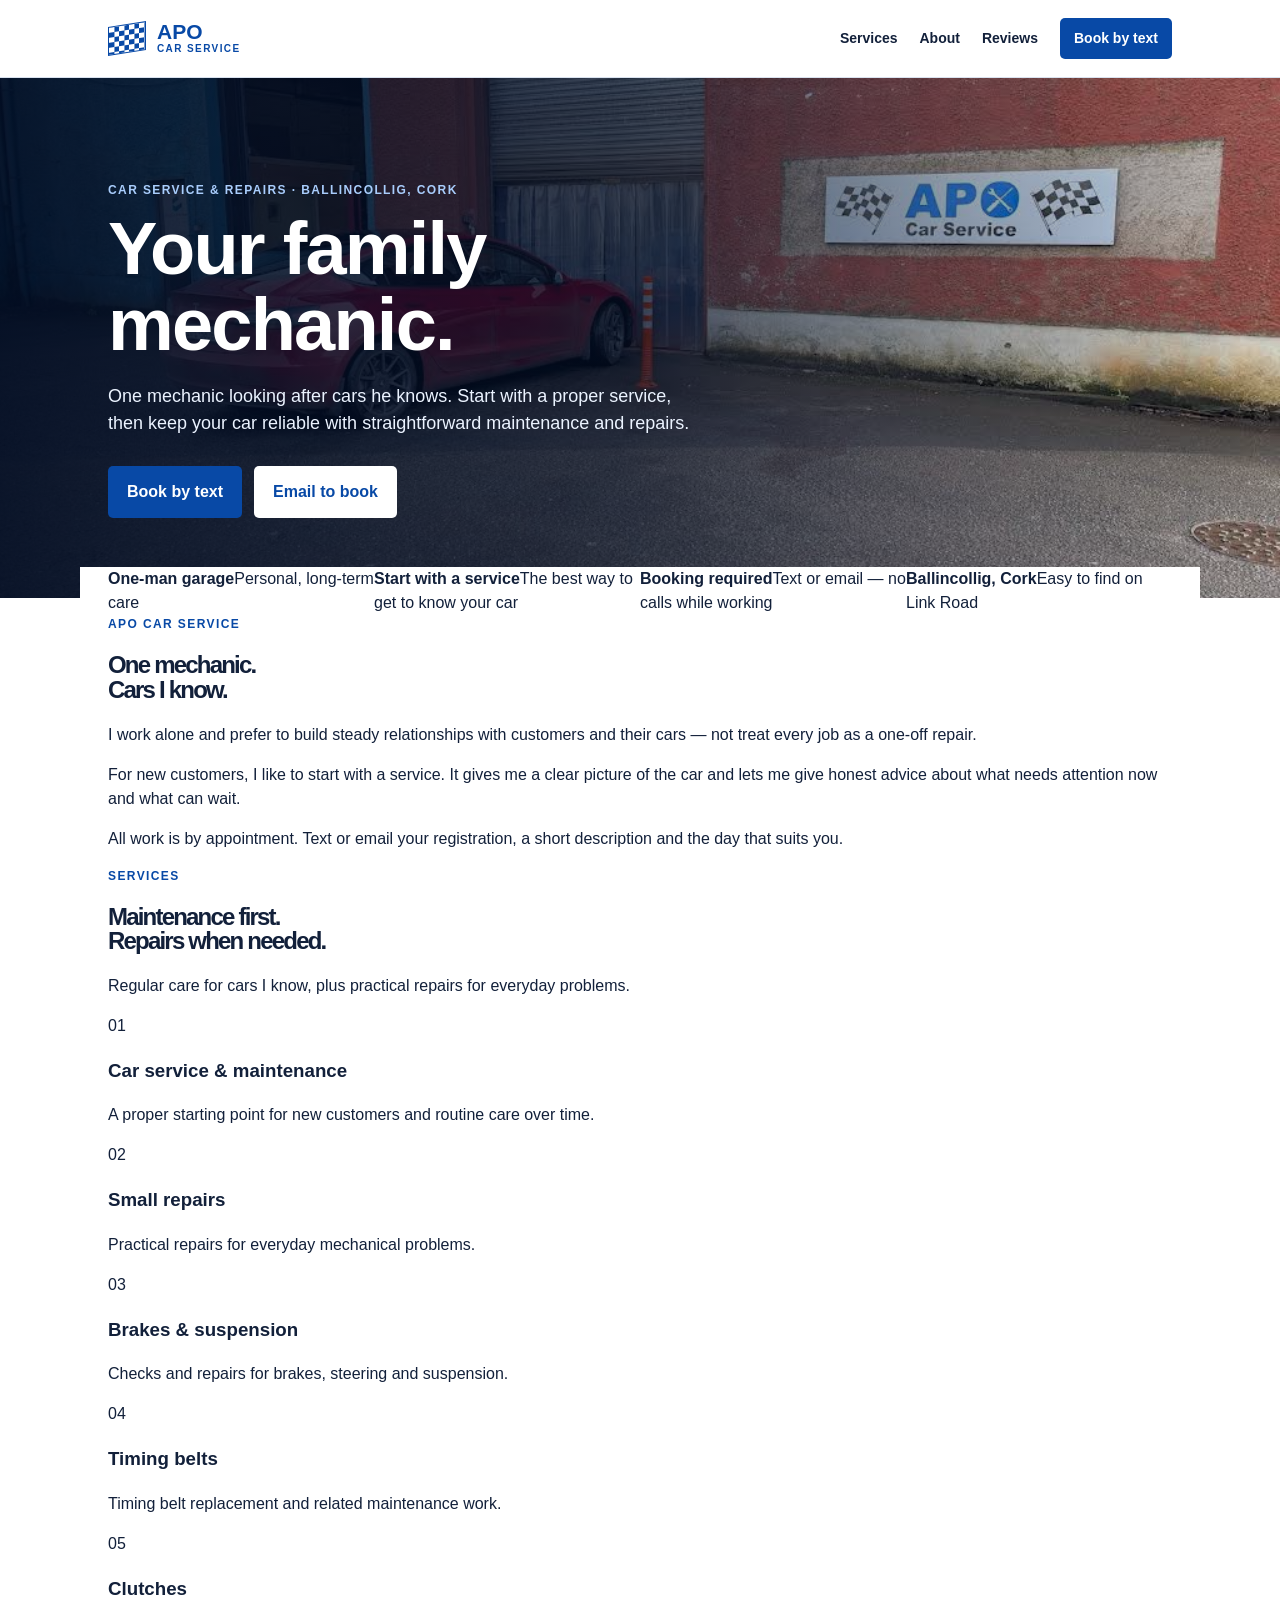
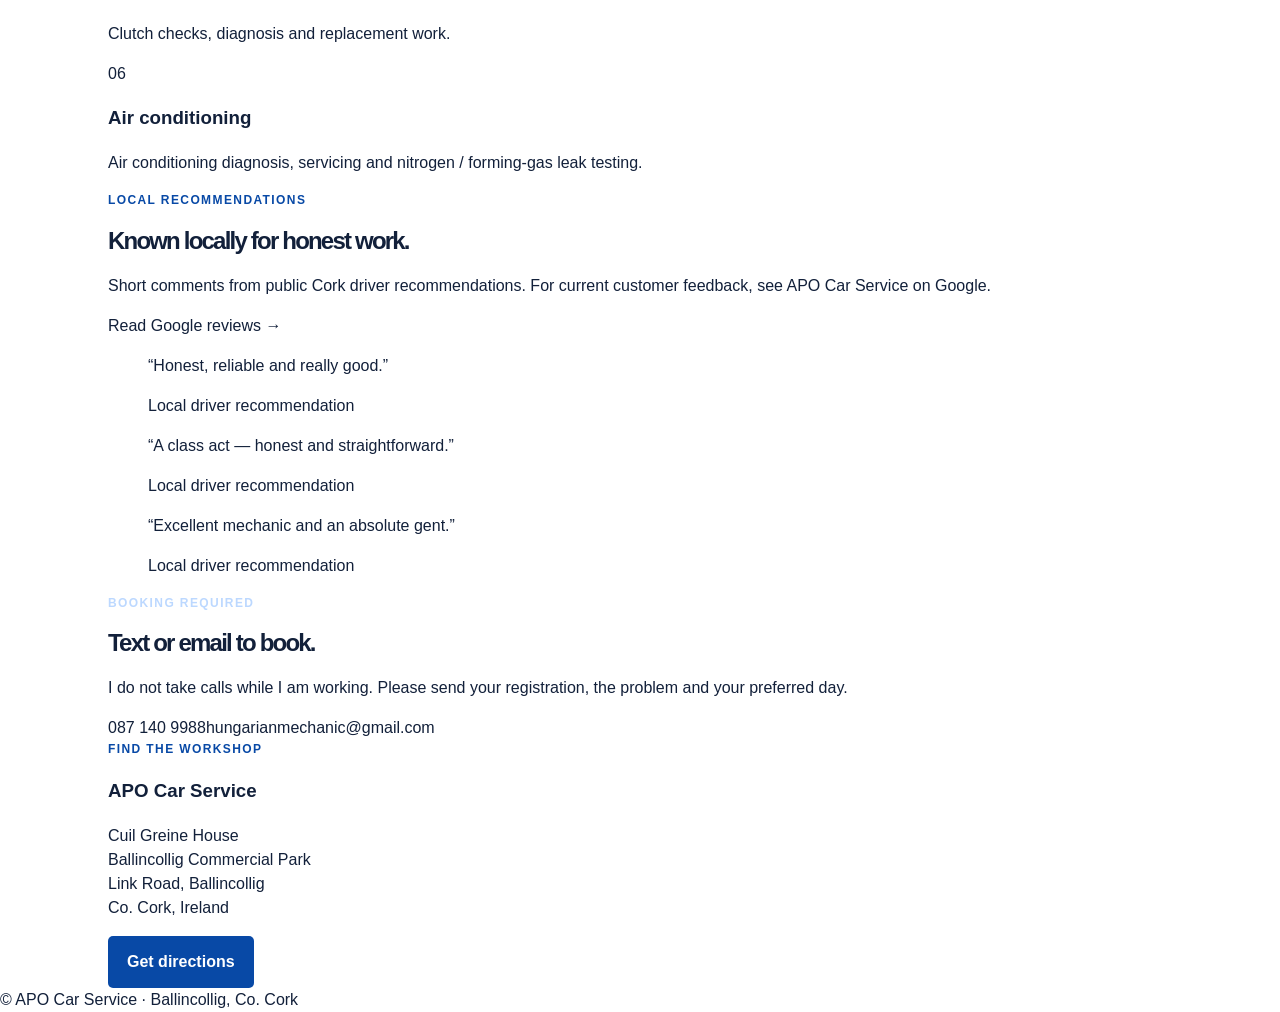
==== commit cb68d9f6: "Add air conditioning leak testing" ====
--- a/index.html
+++ b/index.html
@@ -62,7 +62,7 @@
         <article><span>03</span><h3>Brakes &amp; suspension</h3><p>Checks and repairs for brakes, steering and suspension.</p></article>
         <article><span>04</span><h3>Timing belts</h3><p>Timing belt replacement and related maintenance work.</p></article>
         <article><span>05</span><h3>Clutches</h3><p>Clutch checks, diagnosis and replacement work.</p></article>
-        <article><span>06</span><h3>Air conditioning</h3><p>Air conditioning checks and servicing.</p></article>
+        <article><span>06</span><h3>Air conditioning</h3><p>Air conditioning diagnosis, servicing and nitrogen / forming-gas leak testing.</p></article>
       </div>
     </div></section>
 
--- a/style.css
+++ b/style.css
@@ -1 +1 @@
-:root{--blue:#0849a6;--navy:#071a3c;--pale:#f3f7fd;--ink:#12203a;--muted:#60708b;--line:#d9e2ef}*{box-sizing:border-box}html{scroll-behavior:smooth}body{margin:0;color:var(--ink);font-family:Arial,Helvetica,sans-serif;line-height:1.5}a{color:inherit;text-decoration:none}.container{max-width:1120px;margin:auto;padding-left:28px;padding-right:28px}header{height:78px;display:flex;align-items:center;justify-content:space-between;padding:0 max(28px,calc((100vw - 1120px)/2 + 28px));border-bottom:1px solid var(--line)}.brand{display:flex;align-items:center;gap:11px;color:var(--blue);font-size:21px;font-weight:900;line-height:.85}.brand small{display:block;font-size:10px;letter-spacing:1.4px;margin-top:4px}.flag{width:38px;height:29px;background:conic-gradient(var(--blue) 25%,#fff 0 50%,var(--blue) 0 75%,#fff 0);background-size:10px 10px;border:1px solid var(--blue);transform:skewY(-9deg)}nav{display:flex;align-items:center;gap:22px;font-size:14px;font-weight:700}nav>a:not(.small-button):hover,.text-link:hover{text-decoration:underline}.small-button,.button{display:inline-block;background:var(--blue);color:#fff;font-weight:800;border-radius:5px}.small-button{padding:10px 14px}.hero{min-height:510px;position:relative;overflow:hidden}.hero-image,.hero-shade{position:absolute;inset:0}.hero-image{background:url('../assets/apo-workshop.jpg') center/cover no-repeat}.hero-shade{background:linear-gradient(90deg,rgba(2,13,35,.94),rgba(2,13,35,.72) 48%,rgba(2,13,35,.08))}.hero-copy{position:relative;color:white;padding-top:103px;padding-bottom:80px}.eyebrow{margin:0 0 12px;font-size:12px;font-weight:900;letter-spacing:1.4px;color:#a9cdfc}.eyebrow.blue{color:var(--blue)}.eyebrow.pale{color:#bcd8ff}.hero h1,h2{letter-spacing:-1.8px;line-height:1.03}.hero h1{max-width:630px;margin:0;font-size:clamp(48px,6vw,74px)}.lead{max-width:600px;margin:20px 0 0;font-size:18px;color:#ebf3ff}.actions{display:flex;gap:12px;margin-top:29px}.button{padding:14px 19px}.button-light{background:#fff;color:var(--blue)}.quick{display:grid;grid-template-columns:repeat(4,1fr);margin-top:-31px;position:relative;background:#fff;border-radius:9px;box-shadow:0 12px 28px #0b28651c}.quick>div{padding:20px 21px;border-right:1px solid var(--line)}.quick>div:last-child{border:0}.quick b{display:block;color:var(--blue);font-size:16px}.quick span{display:block;color:var(--muted);font-size:13px;margin-top:4px}.two-col{display:grid;grid-template-columns:.9fr 1.1fr;gap:96px;padding-top:88px;padding-bottom:88px}.two-col h2,.center-heading h2,.review-heading h2,.booking h2{margin:0;font-size:42px}.body-copy{font-size:17px;color:#53627a}.body-copy p:first-child{margin-top:0}.services{padding:84px 0;background:var(--pale)}.center-heading{text-align:center;max-width:650px;margin:0 auto 36px}.center-heading h2{margin-bottom:14px}.center-heading>p:last-child,.review-heading>p:not(.eyebrow){color:var(--muted)}.service-grid{display:grid;grid-template-columns:repeat(3,1fr);gap:16px}.service-grid article{min-height:195px;padding:25px;border:1px solid var(--line);border-radius:9px;background:#fff}.service-grid span{color:var(--blue);font-size:13px;font-weight:900}.service-grid h3{font-size:19px;margin:19px 0 8px}.service-grid p{color:var(--muted);font-size:14px;margin:0}.reviews{padding-top:88px;padding-bottom:88px;display:grid;grid-template-columns:.8fr 1.2fr;gap:60px}.review-heading h2{margin-bottom:15px}.text-link{color:var(--blue);font-weight:800}.review-grid{display:grid;grid-template-columns:repeat(3,1fr);gap:12px;align-items:stretch}.review-grid blockquote{margin:0;padding:23px 18px;border-left:4px solid var(--blue);background:var(--pale)}.review-grid p{margin:0;font-size:18px;font-weight:700;line-height:1.3}.review-grid footer{margin-top:19px;color:var(--muted);font-size:12px}.booking{background:var(--blue);color:#fff;padding:68px 0}.booking-grid{display:grid;grid-template-columns:1.1fr .9fr;gap:38px}.booking h2{margin-bottom:14px}.booking-grid>div>p:not(.eyebrow){max-width:580px;color:#e0ecff;font-size:17px}.booking-actions{margin-top:25px;display:grid;gap:8px}.big-contact{font-size:26px;font-weight:900}.booking-actions>a:last-child{text-decoration:underline;font-weight:700}.booking aside{background:#fff;color:var(--ink);border-radius:9px;padding:28px}.booking aside h3{font-size:22px;margin:0}.booking aside p:not(.eyebrow){color:var(--muted);margin:13px 0 22px}.site-footer{text-align:center;padding:25px;background:var(--navy);color:#d8e7ff;font-size:13px}@media(max-width:760px){header{height:70px;padding:0 20px}nav>a:not(.small-button){display:none}nav{gap:0}.hero{min-height:550px}.hero-copy{padding-top:94px}.hero h1{letter-spacing:-2px}.actions{align-items:flex-start;flex-direction:column}.quick{grid-template-columns:1fr 1fr;margin:-22px 20px 0;padding:0}.quick>div{border-bottom:1px solid var(--line);padding:16px}.two-col,.reviews,.booking-grid{grid-template-columns:1fr;gap:30px}.two-col{padding-top:60px;padding-bottom:60px}.two-col h2,.center-heading h2,.review-heading h2,.booking h2{font-size:35px}.services,.reviews{padding-top:60px;padding-bottom:60px}.service-grid,.review-grid{grid-template-columns:1fr}.service-grid article{min-height:0}.container{padding-left:20px;padding-right:20px}}
+:root{--blue:#0849a6;--navy:#071a3c;--pale:#f3f7fd;--ink:#12203a;--muted:#60708b;--line:#d9e2ef}*{box-sizing:border-box}html{scroll-behavior:smooth}body{margin:0;color:var(--ink);font-family:Arial,Helvetica,sans-serif;line-height:1.5}a{color:inherit;text-decoration:none}.container{max-width:1120px;margin:auto;padding-left:28px;padding-right:28px}header{height:78px;display:flex;align-items:center;justify-content:space-between;padding:0 max(28px,calc((100vw - 1120px)/2 + 28px));border-bottom:1px solid var(--line)}.brand{display:flex;align-items:center;gap:11px;color:var(--blue);font-size:21px;font-weight:900;line-height:.85}.brand small{display:block;font-size:10px;letter-spacing:1.4px;margin-top:4px}.flag{width:38px;height:29px;background:conic-gradient(var(--blue) 25%,#fff 0 50%,var(--blue) 0 75%,#fff 0);background-size:10px 10px;border:1px solid var(--blue);transform:skewY(-9deg)}nav{display:flex;align-items:center;gap:22px;font-size:14px;font-weight:700}nav>a:not(.small-button):hover,.text-link:hover{text-decoration:underline}.small-button,.button{display:inline-block;background:var(--blue);color:#fff;font-weight:800;border-radius:5px}.small-button{padding:10px 14px}.hero{min-height:510px;position:relative;overflow:hidden}.hero-image,.hero-shade{position:absolute;inset:0}.hero-image{background:url('apo-workshop.jpg') center/cover no-repeat}.hero-shade{background:linear-gradient(90deg,rgba(2,13,35,.94),rgba(2,13,35,.72) 48%,rgba(2,13,35,.08))}.hero-copy{position:relative;color:white;padding-top:103px;padding-bottom:80px}.eyebrow{margin:0 0 12px;font-size:12px;font-weight:900;letter-spacing:1.4px;color:#a9cdfc}.eyebrow.blue{color:var(--blue)}.eyebrow.pale{color:#bcd8ff}.hero h1,h2{letter-spacing:-1.8px;line-height:1.03}.hero h1{max-width:630px;margin:0;font-size:clamp(48px,6vw,74px)}.lead{max-width:600px;margin:20px 0 0;font-size:18px;color:#ebf3ff}.actions{display:flex;gap:12px;margin-top:29px}.button{padding:14px 19px}.button-light{background:#fff;color:var(--blue)}.quick{display:grid;grid-template-columns:repeat(4,1fr);margin-top:-31px;position:relative;background:#fff;border-radi
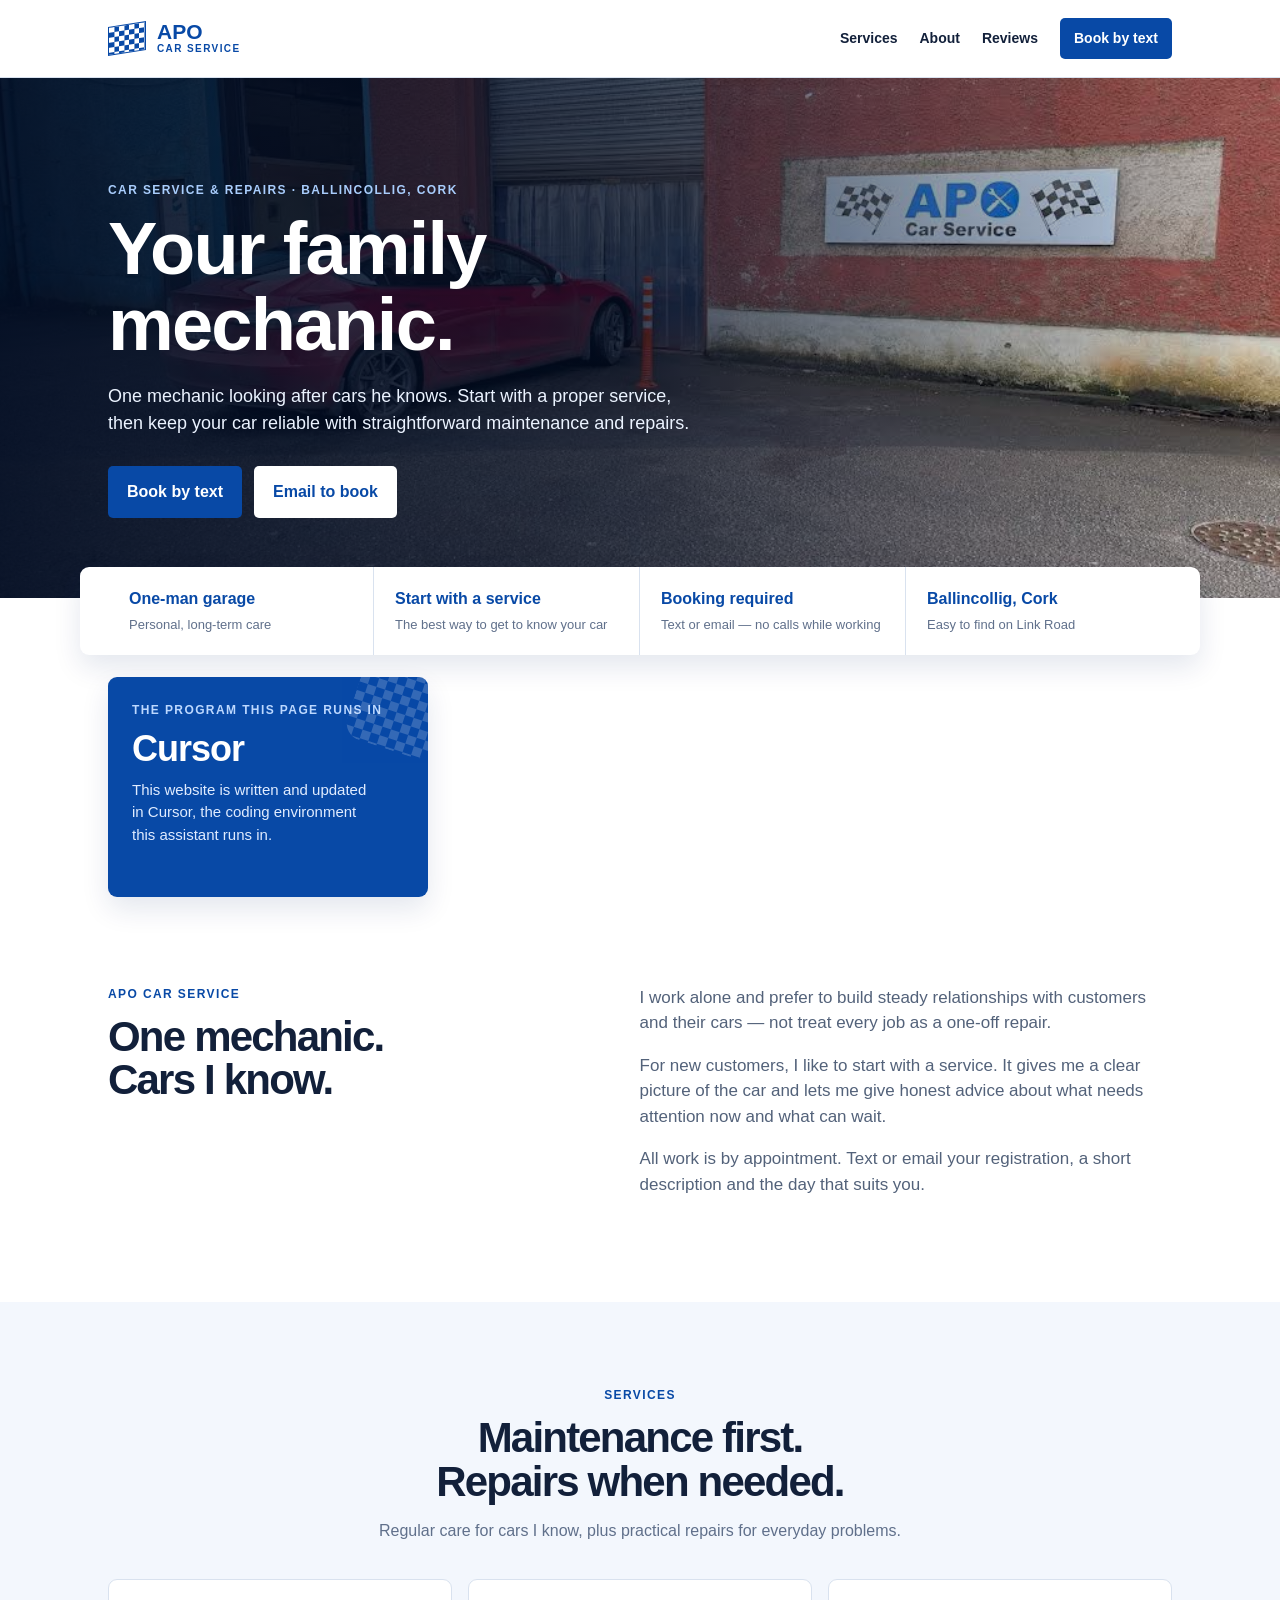
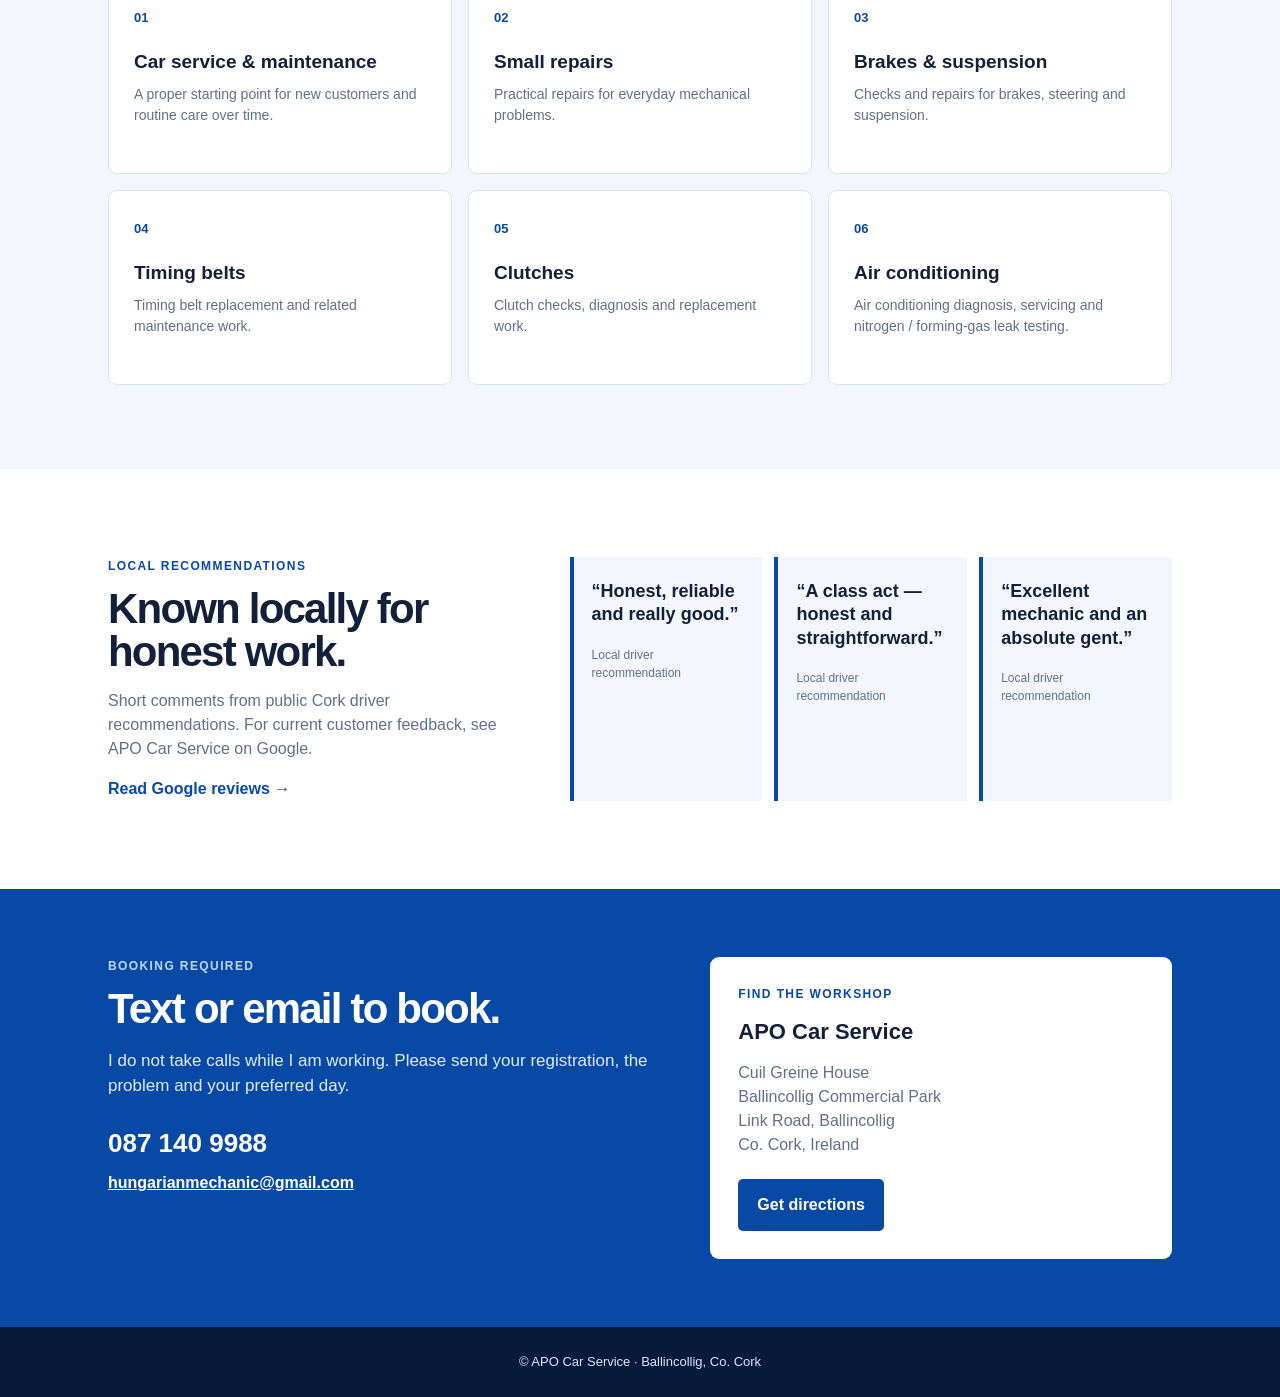
==== commit 94e3b2ba: "Add a Cursor tile on the homepage Place a visible tile about Cursor, the program this site is built " ====
--- a/index.html
+++ b/index.html
@@ -50,6 +50,15 @@
       <div><b>Ballincollig, Cork</b><span>Easy to find on Link Road</span></div>
     </section>
 
+    <section class="cursor-desk container" aria-label="Cursor">
+      <a class="cursor-tile" href="https://cursor.com" target="_blank" rel="noopener">
+        <span class="cursor-tile-mark" aria-hidden="true"></span>
+        <p class="eyebrow pale">THE PROGRAM THIS PAGE RUNS IN</p>
+        <h3>Cursor</h3>
+        <p>This website is written and updated in Cursor, the coding environment this assistant runs in.</p>
+      </a>
+    </section>
+
     <section class="container two-col" id="about">
       <div><p class="eyebrow blue">APO CAR SERVICE</p><h2>One mechanic.<br>Cars I know.</h2></div>
       <div class="body-copy"><p>I work alone and prefer to build steady relationships with customers and their cars — not treat every job as a one-off repair.</p><p>For new customers, I like to start with a service. It gives me a clear picture of the car and lets me give honest advice about what needs attention now and what can wait.</p><p>All work is by appointment. Text or email your registration, a short description and the day that suits you.</p></div>
--- a/style.css
+++ b/style.css
@@ -1 +1 @@
-:root{--blue:#0849a6;--navy:#071a3c;--pale:#f3f7fd;--ink:#12203a;--muted:#60708b;--line:#d9e2ef}*{box-sizing:border-box}html{scroll-behavior:smooth}body{margin:0;color:var(--ink);font-family:Arial,Helvetica,sans-serif;line-height:1.5}a{color:inherit;text-decoration:none}.container{max-width:1120px;margin:auto;padding-left:28px;padding-right:28px}header{height:78px;display:flex;align-items:center;justify-content:space-between;padding:0 max(28px,calc((100vw - 1120px)/2 + 28px));border-bottom:1px solid var(--line)}.brand{display:flex;align-items:center;gap:11px;color:var(--blue);font-size:21px;font-weight:900;line-height:.85}.brand small{display:block;font-size:10px;letter-spacing:1.4px;margin-top:4px}.flag{width:38px;height:29px;background:conic-gradient(var(--blue) 25%,#fff 0 50%,var(--blue) 0 75%,#fff 0);background-size:10px 10px;border:1px solid var(--blue);transform:skewY(-9deg)}nav{display:flex;align-items:center;gap:22px;font-size:14px;font-weight:700}nav>a:not(.small-button):hover,.text-link:hover{text-decoration:underline}.small-button,.button{display:inline-block;background:var(--blue);color:#fff;font-weight:800;border-radius:5px}.small-button{padding:10px 14px}.hero{min-height:510px;position:relative;overflow:hidden}.hero-image,.hero-shade{position:absolute;inset:0}.hero-image{background:url('apo-workshop.jpg') center/cover no-repeat}.hero-shade{background:linear-gradient(90deg,rgba(2,13,35,.94),rgba(2,13,35,.72) 48%,rgba(2,13,35,.08))}.hero-copy{position:relative;color:white;padding-top:103px;padding-bottom:80px}.eyebrow{margin:0 0 12px;font-size:12px;font-weight:900;letter-spacing:1.4px;color:#a9cdfc}.eyebrow.blue{color:var(--blue)}.eyebrow.pale{color:#bcd8ff}.hero h1,h2{letter-spacing:-1.8px;line-height:1.03}.hero h1{max-width:630px;margin:0;font-size:clamp(48px,6vw,74px)}.lead{max-width:600px;margin:20px 0 0;font-size:18px;color:#ebf3ff}.actions{display:flex;gap:12px;margin-top:29px}.button{padding:14px 19px}.button-light{background:#fff;color:var(--blue)}.quick{display:grid;grid-template-columns:repeat(4,1fr);margin-top:-31px;position:relative;background:#fff;border-radi
+:root{--blue:#0849a6;--navy:#071a3c;--pale:#f3f7fd;--ink:#12203a;--muted:#60708b;--line:#d9e2ef}*{box-sizing:border-box}html{scroll-behavior:smooth}body{margin:0;color:var(--ink);font-family:Arial,Helvetica,sans-serif;line-height:1.5}a{color:inherit;text-decoration:none}.container{max-width:1120px;margin:auto;padding-left:28px;padding-right:28px}header{height:78px;display:flex;align-items:center;justify-content:space-between;padding:0 max(28px,calc((100vw - 1120px)/2 + 28px));border-bottom:1px solid var(--line)}.brand{display:flex;align-items:center;gap:11px;color:var(--blue);font-size:21px;font-weight:900;line-height:.85}.brand small{display:block;font-size:10px;letter-spacing:1.4px;margin-top:4px}.flag{width:38px;height:29px;background:conic-gradient(var(--blue) 25%,#fff 0 50%,var(--blue) 0 75%,#fff 0);background-size:10px 10px;border:1px solid var(--blue);transform:skewY(-9deg)}nav{display:flex;align-items:center;gap:22px;font-size:14px;font-weight:700}nav>a:not(.small-button):hover,.text-link:hover{text-decoration:underline}.small-button,.button{display:inline-block;background:var(--blue);color:#fff;font-weight:800;border-radius:5px}.small-button{padding:10px 14px}.hero{min-height:510px;position:relative;overflow:hidden}.hero-image,.hero-shade{position:absolute;inset:0}.hero-image{background:url('assets/apo-workshop.jpg') center/cover no-repeat}.hero-shade{background:linear-gradient(90deg,rgba(2,13,35,.94),rgba(2,13,35,.72) 48%,rgba(2,13,35,.08))}.hero-copy{position:relative;color:white;padding-top:103px;padding-bottom:80px}.eyebrow{margin:0 0 12px;font-size:12px;font-weight:900;letter-spacing:1.4px;color:#a9cdfc}.eyebrow.blue{color:var(--blue)}.eyebrow.pale{color:#bcd8ff}.hero h1,h2{letter-spacing:-1.8px;line-height:1.03}.hero h1{max-width:630px;margin:0;font-size:clamp(48px,6vw,74px)}.lead{max-width:600px;margin:20px 0 0;font-size:18px;color:#ebf3ff}.actions{display:flex;gap:12px;margin-top:29px}.button{padding:14px 19px}.button-light{background:#fff;color:var(--blue)}.quick{display:grid;grid-template-columns:repeat(4,1fr);margin-top:-31px;position:relative;background:#fff;border-radius:9px;box-shadow:0 12px 28px #0b28651c}.quick>div{padding:20px 21px;border-right:1px solid var(--line)}.quick>div:last-child{border:0}.quick b{display:block;color:var(--blue);font-size:16px}.quick span{display:block;color:var(--muted);font-size:13px;margin-top:4px}.cursor-desk{margin-top:22px}.cursor-tile{display:block;max-width:320px;min-height:220px;padding:24px;border-radius:9px;background:var(--blue);color:#fff;box-shadow:0 12px 28px #0b28651c;position:relative;overflow:hidden}.cursor-tile-mark{position:absolute;right:-18px;top:-18px;width:92px;height:92px;border-radius:18px;background:conic-gradient(#fff 25%,transparent 0 50%,#fff 0 75%,transparent 0);background-size:18px 18px;opacity:.18;transform:rotate(18deg)}.cursor-tile h3{margin:0;font-size:36px;letter-spacing:-1px;line-height:1}.cursor-tile>p:not(.eyebrow){margin:12px 0 0;color:#e0ecff;font-size:15px;max-width:250px}.two-col{display:grid;grid-template-columns:.9fr 1.1fr;gap:96px;padding-top:88px;padding-bottom:88px}.two-col h2,.center-heading h2,.review-heading h2,.booking h2{margin:0;font-size:42px}.body-copy{font-size:17px;color:#53627a}.body-copy p:first-child{margin-top:0}.services{padding:84px 0;background:var(--pale)}.center-heading{text-align:center;max-width:650px;margin:0 auto 36px}.center-heading h2{margin-bottom:14px}.center-heading>p:last-child,.review-heading>p:not(.eyebrow){color:var(--muted)}.service-grid{display:grid;grid-template-columns:repeat(3,1fr);gap:16px}.service-grid article{min-height:195px;padding:25px;border:1px solid var(--line);border-radius:9px;background:#fff}.service-grid span{color:var(--blue);font-size:13px;font-weight:900}.service-grid h3{font-size:19px;margin:19px 0 8px}.service-grid p{color:var(--muted);font-size:14px;margin:0}.reviews{padding-top:88px;padding-bottom:88px;display:grid;grid-template-columns:.8fr 1.2fr;gap:60px}.review-heading h2{margin-bottom:15px}.text-link{color:var(--blue);font-weight:800}.review-grid{display:grid;grid-template-columns:repeat(3,1fr);gap:12px;align-items:stretch}.review-grid blockquote{margin:0;padding:23px 18px;border-left:4px solid var(--blue);background:var(--pale)}.review-grid p{margin:0;font-size:18px;font-weight:700;line-height:1.3}.review-grid footer{margin-top:19px;color:var(--muted);font-size:12px}.booking{background:var(--blue);color:#fff;padding:68px 0}.booking-grid{display:grid;grid-template-columns:1.1fr .9fr;gap:38px}.booking h2{margin-bottom:14px}.booking-grid>div>p:not(.eyebrow){max-width:580px;color:#e0ecff;font-size:17px}.booking-actions{margin-top:25px;display:grid;gap:8px}.big-contact{font-size:26px;font-weight:900}.booking-actions>a:last-child{text-decoration:underline;font-weight:700}.booking aside{background:#fff;color:var(--ink);border-radius:9px;padding:28px}.booking aside h3{font-size:22px;margin:0}.booking aside p:not(.eyebrow){color:var(--muted);margin:13px 0 22px}.site-footer{text-align:center;padding:25px;background:var(--navy);color:#d8e7ff;font-size:13px}@media(max-width:760px){header{height:70px;padding:0 20px}nav>a:not(.small-button){display:none}nav{gap:0}.hero{min-height:550px}.hero-copy{padding-top:94px}.hero h1{letter-spacing:-2px}.actions{align-items:flex-start;flex-direction:column}.quick{grid-template-columns:1fr 1fr;margin:-22px 20px 0;padding:0}.quick>div{border-bottom:1px solid var(--line);padding:16px}.cursor-desk{margin-top:18px}.cursor-tile{max-width:none}.two-col,.reviews,.booking-grid{grid-template-columns:1fr;gap:30px}.two-col{padding-top:60px;padding-bottom:60px}.two-col h2,.center-heading h2,.review-heading h2,.booking h2{font-size:35px}.services,.reviews{padding-top:60px;padding-bottom:60px}.service-grid,.review-grid{grid-template-columns:1fr}.service-grid article{min-height:0}.container{padding-left:20px;padding-right:20px}}
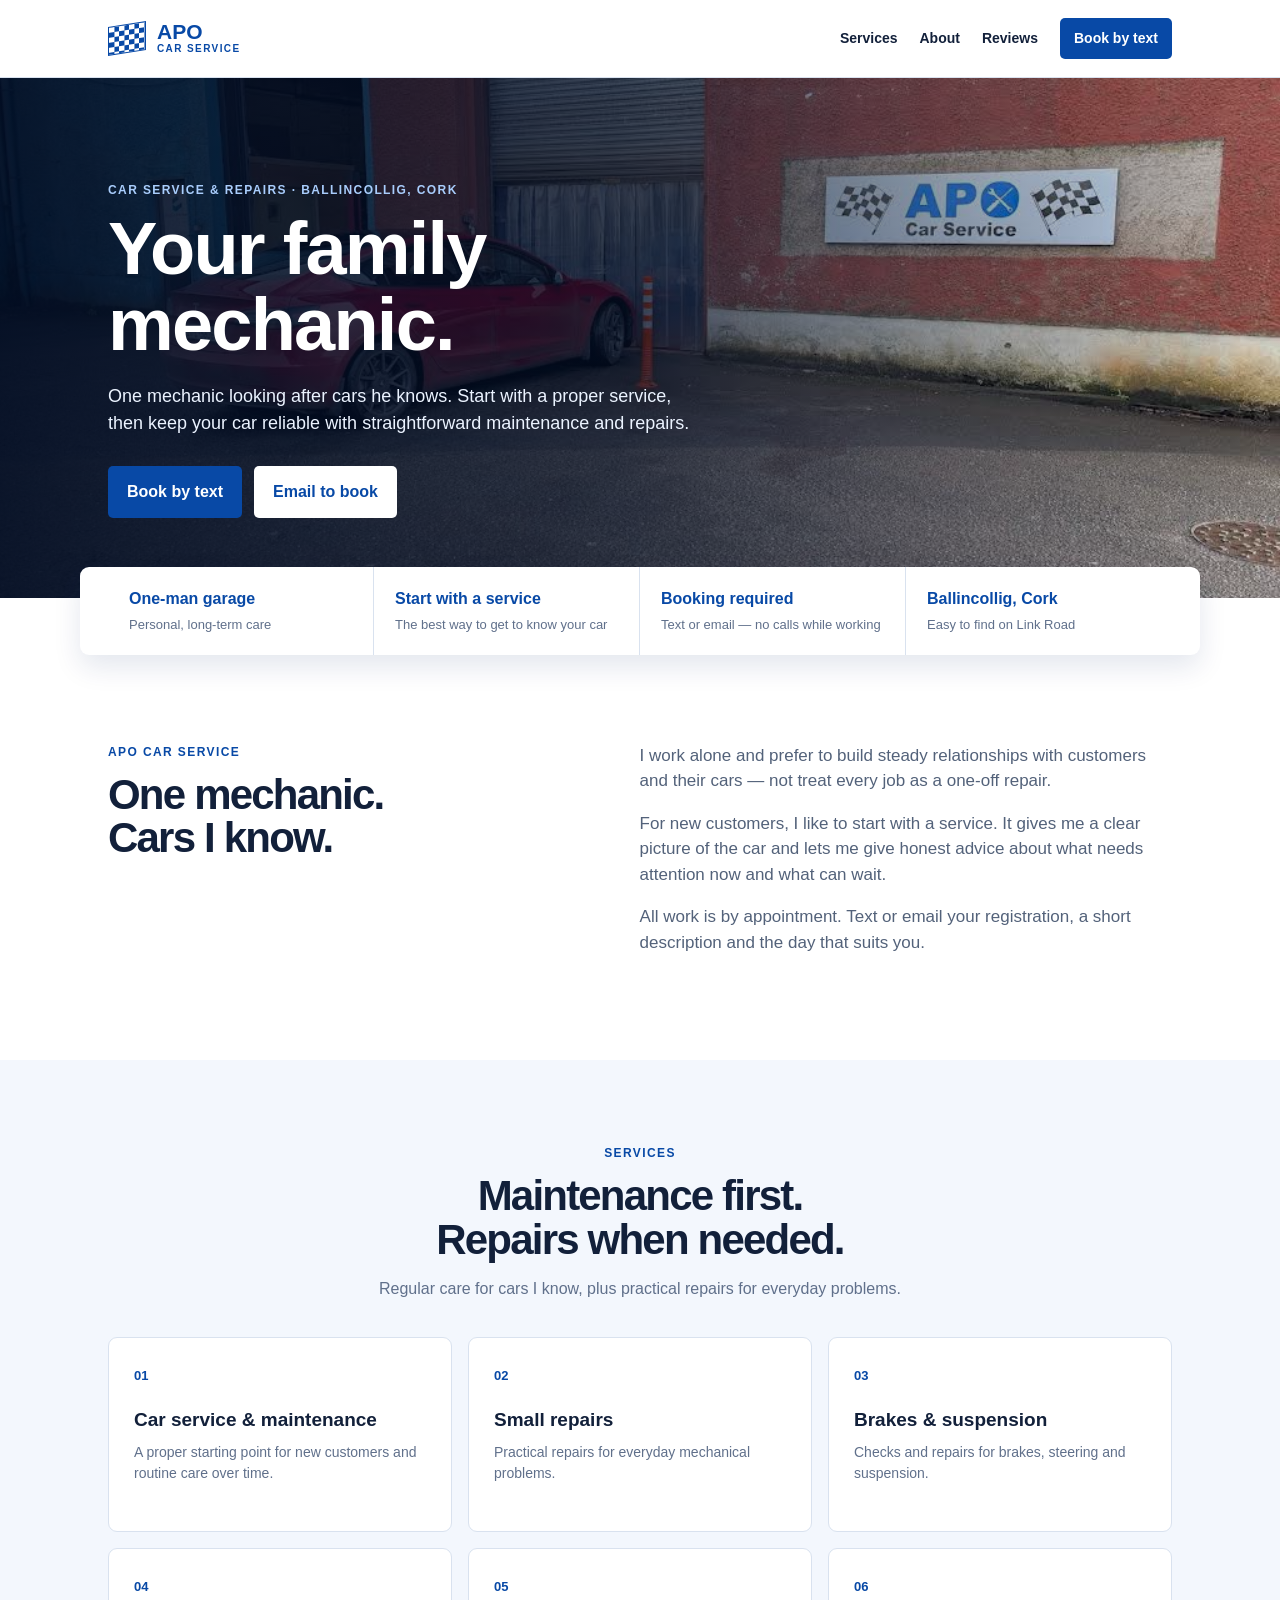
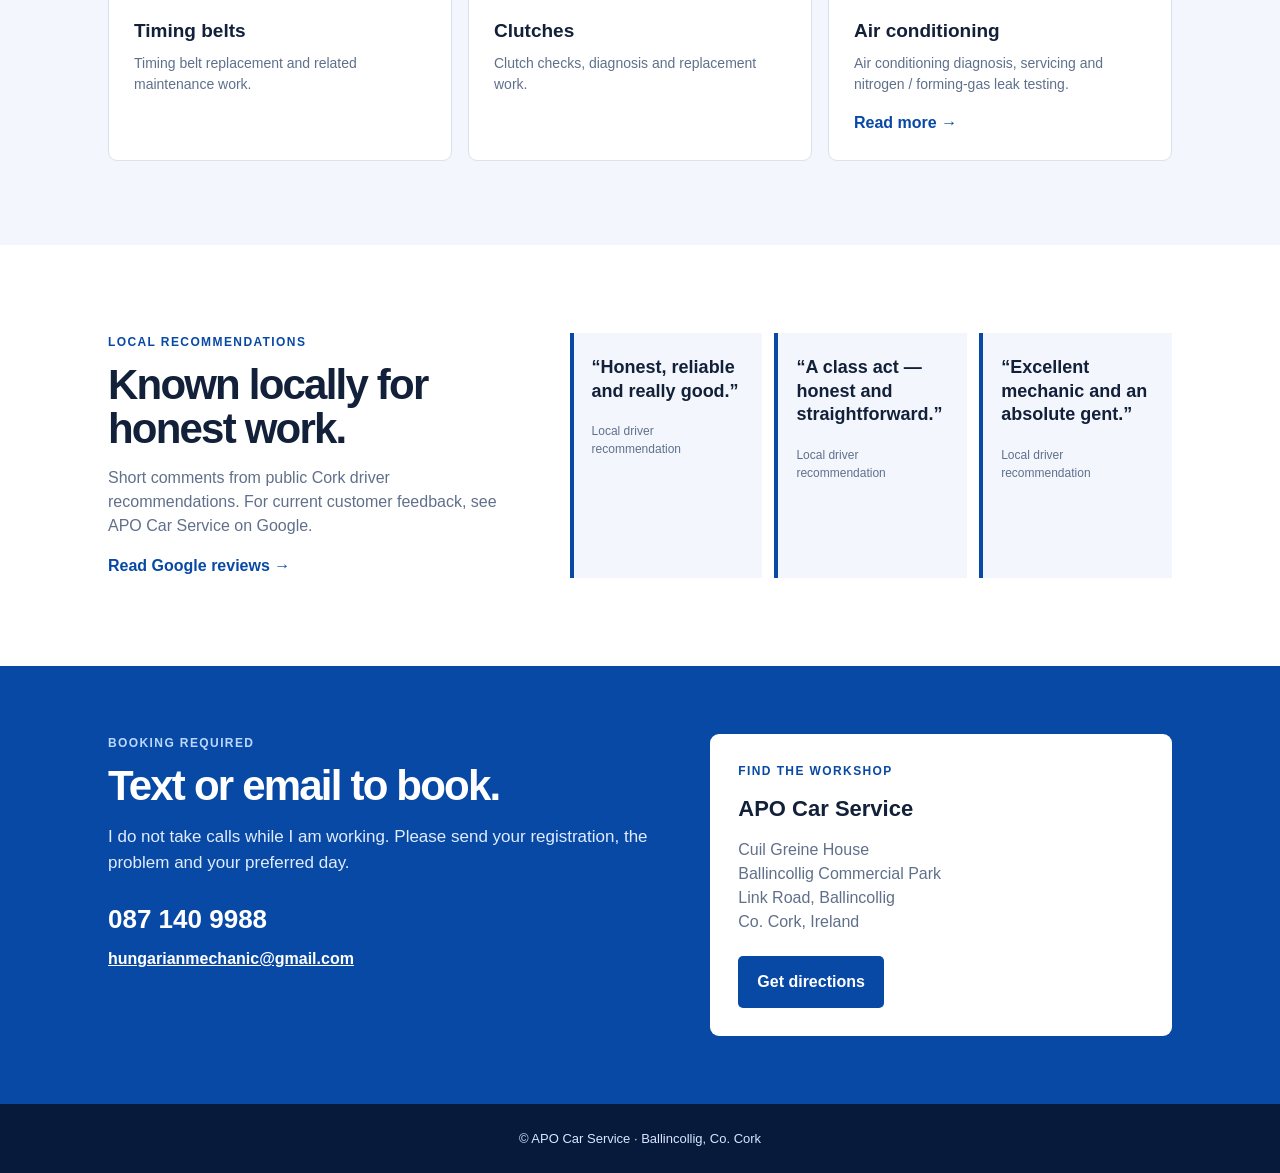
==== commit f73d21ee: "Add separate air conditioning guide and Read more link" ====
--- a/index.html
+++ b/index.html
@@ -50,15 +50,6 @@
       <div><b>Ballincollig, Cork</b><span>Easy to find on Link Road</span></div>
     </section>
 
-    <section class="cursor-desk container" aria-label="Cursor">
-      <a class="cursor-tile" href="https://cursor.com" target="_blank" rel="noopener">
-        <span class="cursor-tile-mark" aria-hidden="true"></span>
-        <p class="eyebrow pale">THE PROGRAM THIS PAGE RUNS IN</p>
-        <h3>Cursor</h3>
-        <p>This website is written and updated in Cursor, the coding environment this assistant runs in.</p>
-      </a>
-    </section>
-
     <section class="container two-col" id="about">
       <div><p class="eyebrow blue">APO CAR SERVICE</p><h2>One mechanic.<br>Cars I know.</h2></div>
       <div class="body-copy"><p>I work alone and prefer to build steady relationships with customers and their cars — not treat every job as a one-off repair.</p><p>For new customers, I like to start with a service. It gives me a clear picture of the car and lets me give honest advice about what needs attention now and what can wait.</p><p>All work is by appointment. Text or email your registration, a short description and the day that suits you.</p></div>
@@ -71,7 +62,7 @@
         <article><span>03</span><h3>Brakes &amp; suspension</h3><p>Checks and repairs for brakes, steering and suspension.</p></article>
         <article><span>04</span><h3>Timing belts</h3><p>Timing belt replacement and related maintenance work.</p></article>
         <article><span>05</span><h3>Clutches</h3><p>Clutch checks, diagnosis and replacement work.</p></article>
-        <article><span>06</span><h3>Air conditioning</h3><p>Air conditioning diagnosis, servicing and nitrogen / forming-gas leak testing.</p></article>
+        <article><span>06</span><h3>Air conditioning</h3><p>Air conditioning diagnosis, servicing and nitrogen / forming-gas leak testing.</p><a class="text-link" style="display:inline-block;margin-top:16px" href="air-conditioning.html">Read more →</a></article>
       </div>
     </div></section>
 
@@ -91,3 +82,5 @@
   <footer class="site-footer">© APO Car Service · Ballincollig, Co. Cork</footer>
 </body>
 </html>
+
+
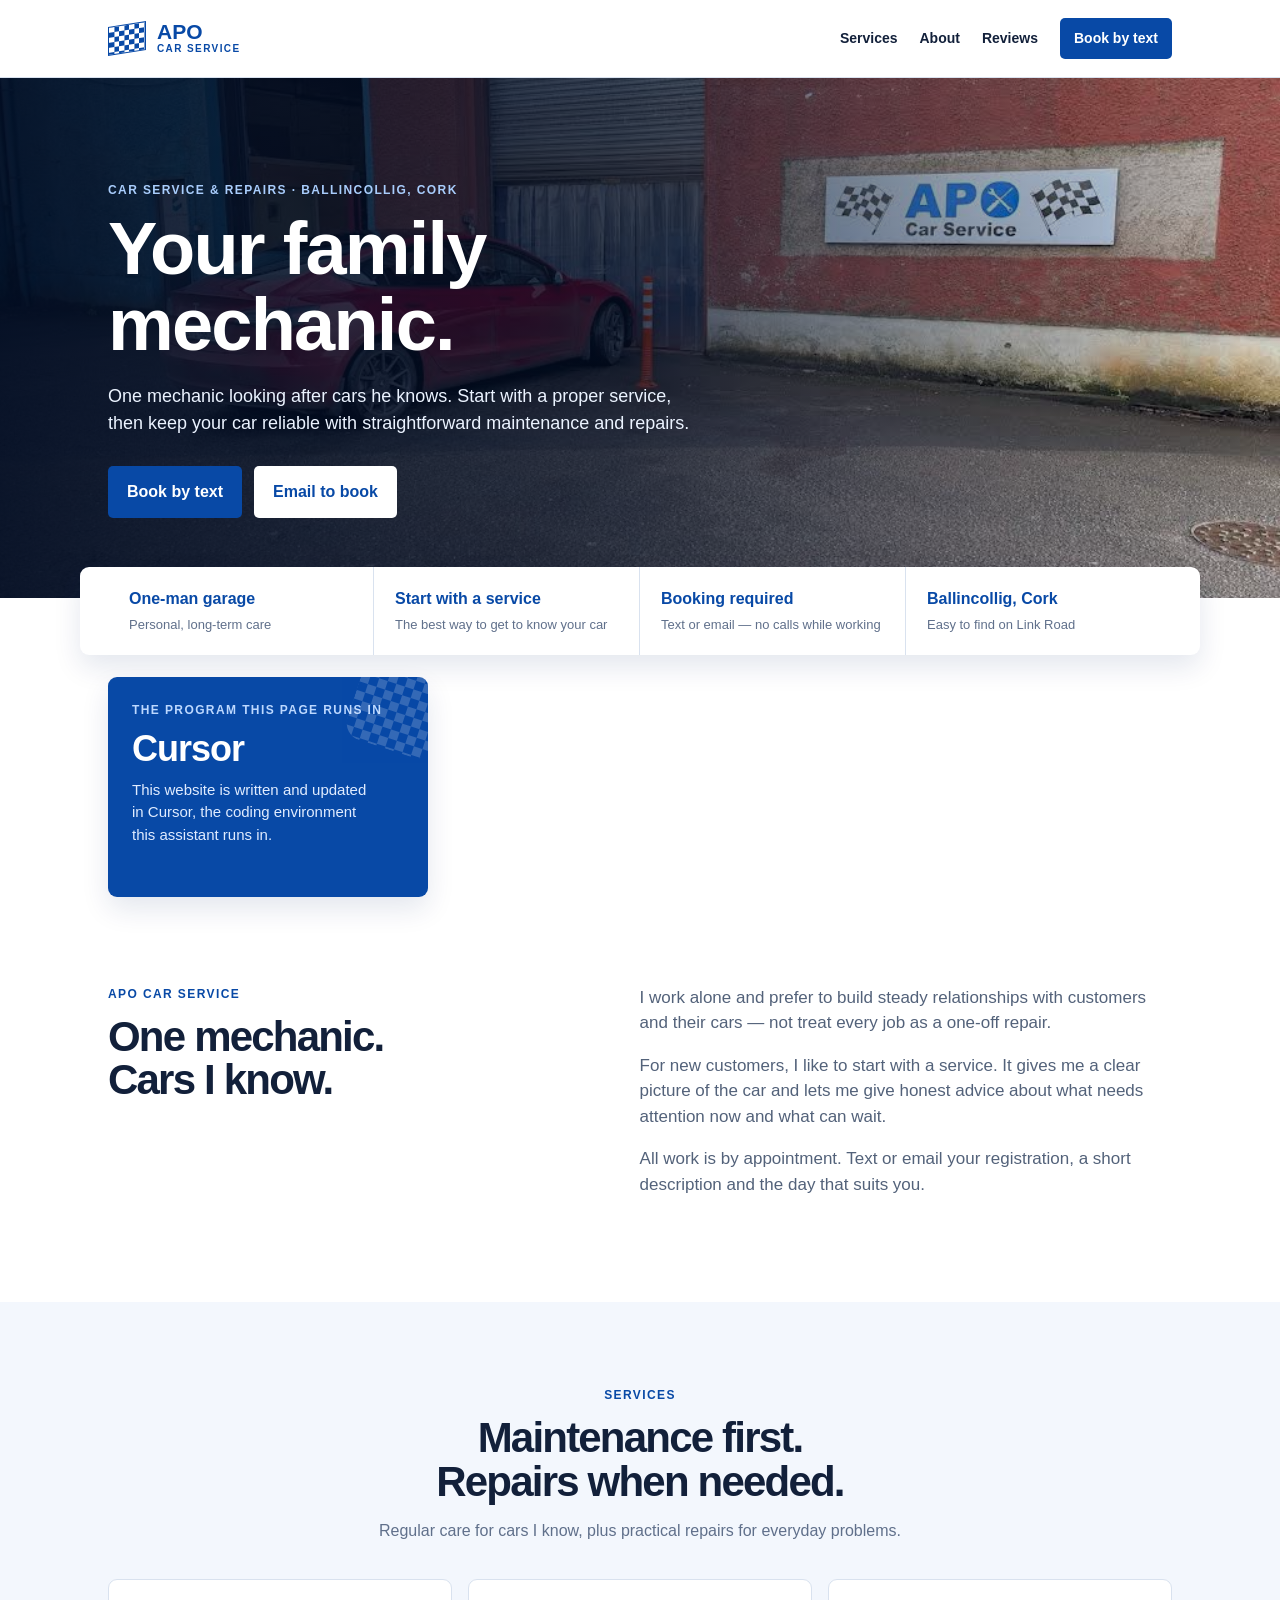
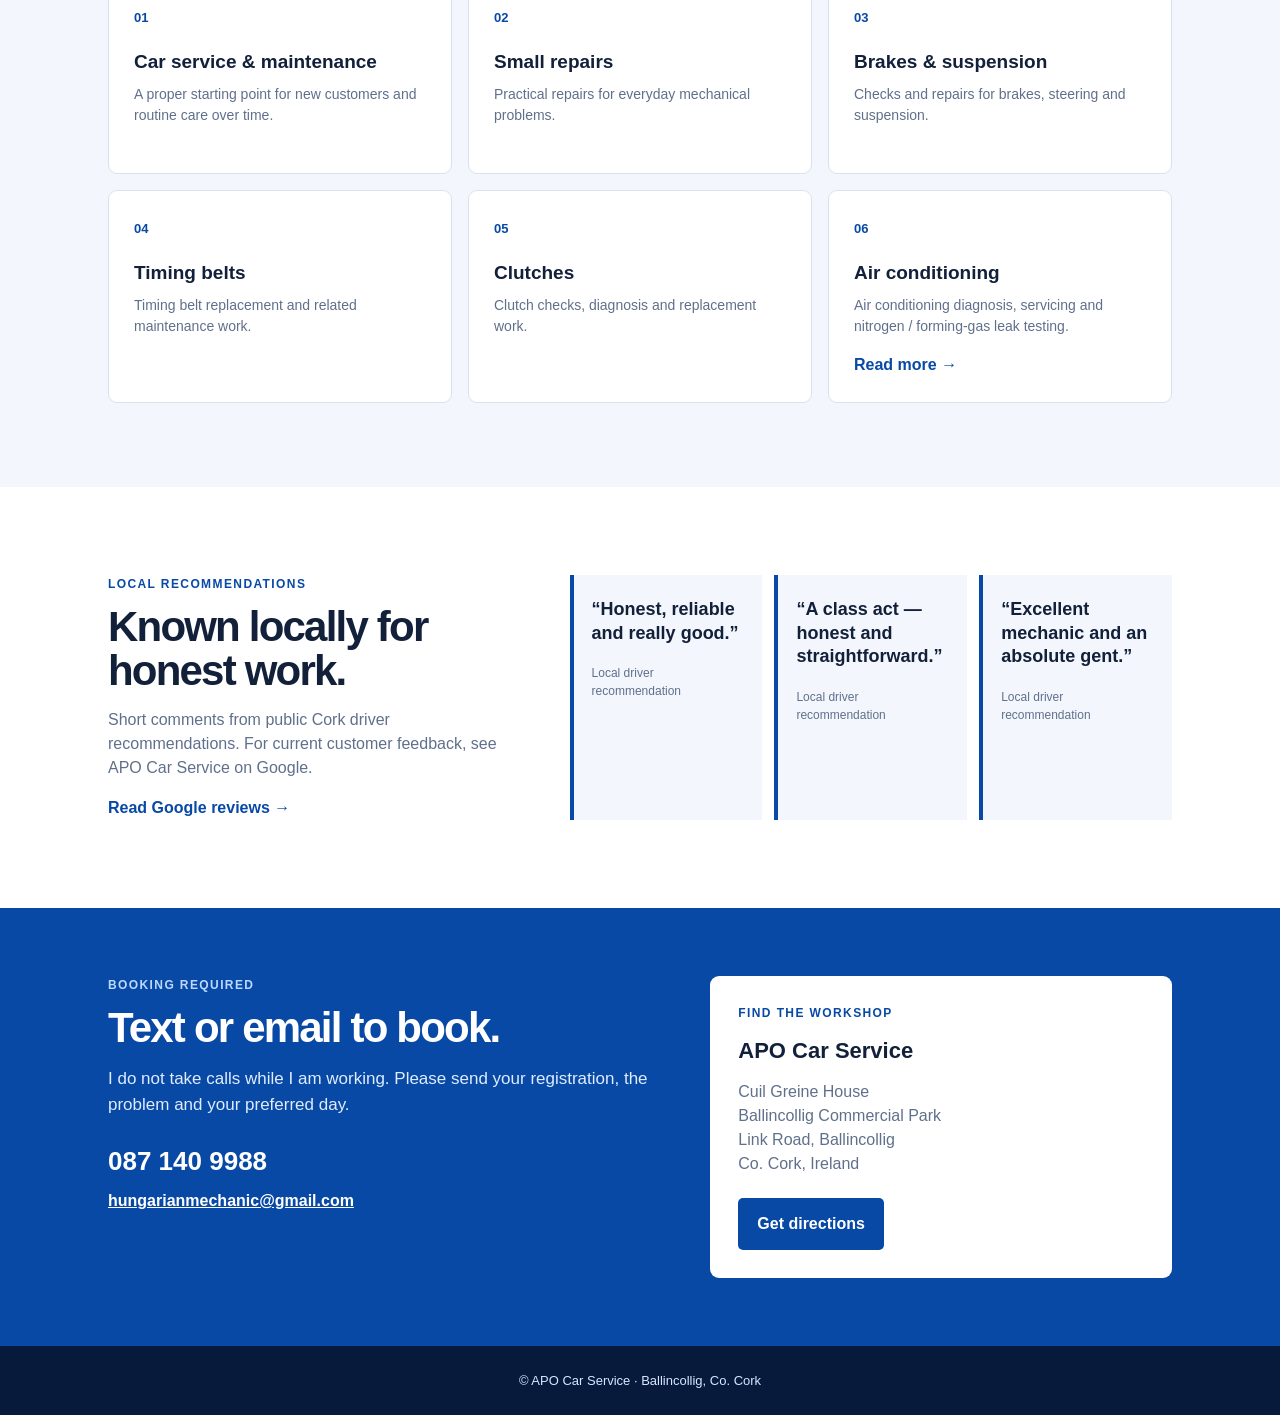
==== commit f54652f9: "Merge 94e3b2babb37fa08cd9435b678ba7e8cafc6e7d9 into f73d21ee20a0d337adece02235d42267d3257e45" ====
--- a/index.html
+++ b/index.html
@@ -50,6 +50,15 @@
       <div><b>Ballincollig, Cork</b><span>Easy to find on Link Road</span></div>
     </section>
 
+    <section class="cursor-desk container" aria-label="Cursor">
+      <a class="cursor-tile" href="https://cursor.com" target="_blank" rel="noopener">
+        <span class="cursor-tile-mark" aria-hidden="true"></span>
+        <p class="eyebrow pale">THE PROGRAM THIS PAGE RUNS IN</p>
+        <h3>Cursor</h3>
+        <p>This website is written and updated in Cursor, the coding environment this assistant runs in.</p>
+      </a>
+    </section>
+
     <section class="container two-col" id="about">
       <div><p class="eyebrow blue">APO CAR SERVICE</p><h2>One mechanic.<br>Cars I know.</h2></div>
       <div class="body-copy"><p>I work alone and prefer to build steady relationships with customers and their cars — not treat every job as a one-off repair.</p><p>For new customers, I like to start with a service. It gives me a clear picture of the car and lets me give honest advice about what needs attention now and what can wait.</p><p>All work is by appointment. Text or email your registration, a short description and the day that suits you.</p></div>
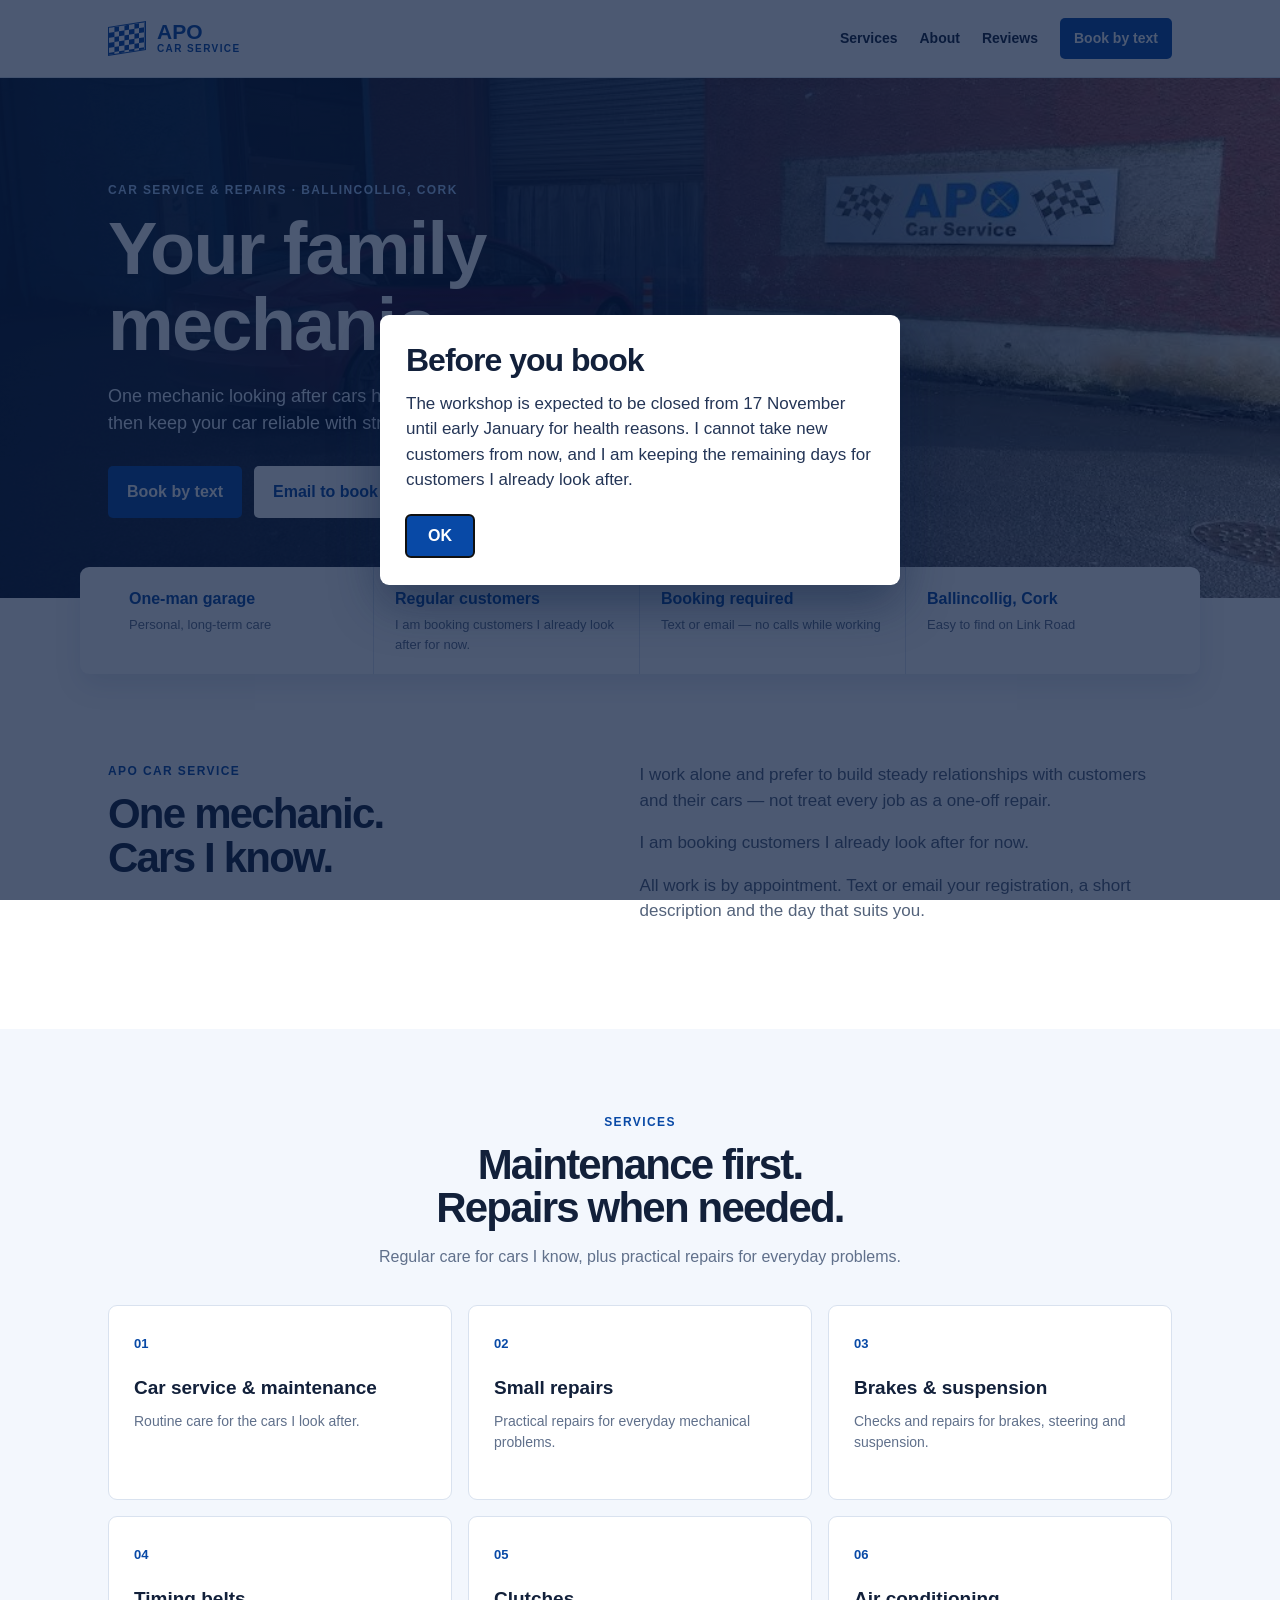
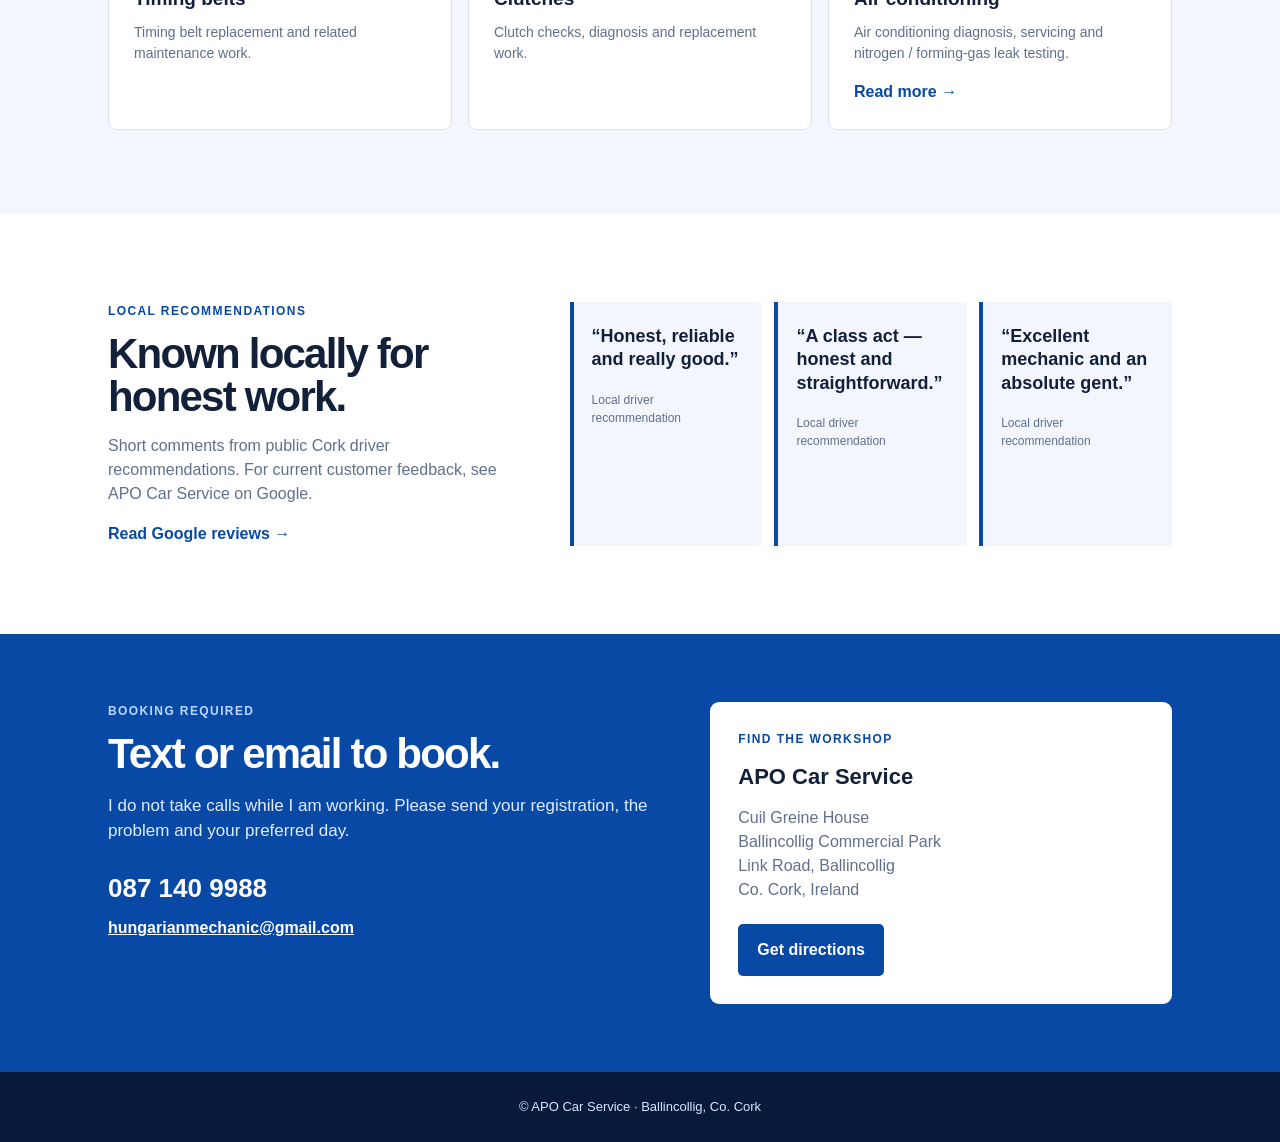
==== commit 8559bf3a: "Update index.html" ====
--- a/index.html
+++ b/index.html
@@ -1,95 +1,120 @@
-<!doctype html>
-<html lang="en">
-<head>
-  <meta charset="utf-8">
-  <meta name="viewport" content="width=device-width, initial-scale=1">
-  <title>APO Car Service | Car Service & Repairs in Ballincollig, Cork</title>
-  <meta name="description" content="APO Car Service is a one-man family mechanic in Ballincollig, Cork. Book car servicing, brakes, suspension, timing belts, clutches and air conditioning by text or email.">
-  <meta name="robots" content="index,follow">
-  <meta property="og:title" content="APO Car Service | Family Mechanic in Ballincollig">
-  <meta property="og:description" content="One mechanic. Cars I know. Start with a service and book by text or email.">
-  <meta property="og:type" content="website">
-  <link rel="stylesheet" href="style.css">
-  <script type="application/ld+json">
-  {
-    "@context":"https://schema.org",
-    "@type":"AutoRepair",
-    "name":"APO Car Service",
-    "description":"One-man family mechanic in Ballincollig, Cork. Car servicing, maintenance and smaller repairs by appointment.",
-    "telephone":"+353871409988",
-    "email":"hungarianmechanic@gmail.com",
-    "address":{"@type":"PostalAddress","streetAddress":"Cuil Greine House, Ballincollig Commercial Park, Link Road","addressLocality":"Ballincollig","addressRegion":"Cork","addressCountry":"IE"},
-    "areaServed":["Ballincollig","Cork"],
-    "url":"https://hungarianmechanic-glitch.github.io/apo-car-service/",
-    "sameAs":["https://www.google.com/maps/place/APO+Car+Service/@51.8868139,-8.5833527,17z"]
-  }
-  </script>
-</head>
-<body>
-  <header>
-    <a class="brand" href="#top" aria-label="APO Car Service home"><span class="flag" aria-hidden="true"></span><span>APO <small>CAR SERVICE</small></span></a>
-    <nav aria-label="Main navigation"><a href="#services">Services</a><a href="#about">About</a><a href="#reviews">Reviews</a><a class="small-button" href="#book">Book by text</a></nav>
-  </header>
-
-  <main id="top">
-    <section class="hero">
-      <div class="hero-image" aria-hidden="true"></div>
-      <div class="hero-shade" aria-hidden="true"></div>
-      <div class="container hero-copy">
-        <p class="eyebrow">CAR SERVICE &amp; REPAIRS · BALLINCOLLIG, CORK</p>
-        <h1>Your family mechanic.</h1>
-        <p class="lead">One mechanic looking after cars he knows. Start with a proper service, then keep your car reliable with straightforward maintenance and repairs.</p>
-        <div class="actions"><a class="button" href="sms:+353871409988?body=Hello%20APO%2C%20I%20would%20like%20to%20book%20my%20car.%0ARegistration%3A%0AWork%20needed%3A%0APreferred%20day%3A">Book by text</a><a class="button button-light" href="mailto:hungarianmechanic@gmail.com?subject=Service%20booking%20-%20APO%20Car%20Service">Email to book</a></div>
-      </div>
-    </section>
-
-    <section class="quick container" aria-label="Key information">
-      <div><b>One-man garage</b><span>Personal, long-term care</span></div>
-      <div><b>Start with a service</b><span>The best way to get to know your car</span></div>
-      <div><b>Booking required</b><span>Text or email — no calls while working</span></div>
-      <div><b>Ballincollig, Cork</b><span>Easy to find on Link Road</span></div>
-    </section>
-
-    <section class="cursor-desk container" aria-label="Cursor">
-      <a class="cursor-tile" href="https://cursor.com" target="_blank" rel="noopener">
-        <span class="cursor-tile-mark" aria-hidden="true"></span>
-        <p class="eyebrow pale">THE PROGRAM THIS PAGE RUNS IN</p>
-        <h3>Cursor</h3>
-        <p>This website is written and updated in Cursor, the coding environment this assistant runs in.</p>
-      </a>
-    </section>
-
-    <section class="container two-col" id="about">
-      <div><p class="eyebrow blue">APO CAR SERVICE</p><h2>One mechanic.<br>Cars I know.</h2></div>
-      <div class="body-copy"><p>I work alone and prefer to build steady relationships with customers and their cars — not treat every job as a one-off repair.</p><p>For new customers, I like to start with a service. It gives me a clear picture of the car and lets me give honest advice about what needs attention now and what can wait.</p><p>All work is by appointment. Text or email your registration, a short description and the day that suits you.</p></div>
-    </section>
-
-    <section class="services" id="services"><div class="container"><div class="center-heading"><p class="eyebrow blue">SERVICES</p><h2>Maintenance first.<br>Repairs when needed.</h2><p>Regular care for cars I know, plus practical repairs for everyday problems.</p></div>
-      <div class="service-grid">
-        <article><span>01</span><h3>Car service &amp; maintenance</h3><p>A proper starting point for new customers and routine care over time.</p></article>
-        <article><span>02</span><h3>Small repairs</h3><p>Practical repairs for everyday mechanical problems.</p></article>
-        <article><span>03</span><h3>Brakes &amp; suspension</h3><p>Checks and repairs for brakes, steering and suspension.</p></article>
-        <article><span>04</span><h3>Timing belts</h3><p>Timing belt replacement and related maintenance work.</p></article>
-        <article><span>05</span><h3>Clutches</h3><p>Clutch checks, diagnosis and replacement work.</p></article>
-        <article><span>06</span><h3>Air conditioning</h3><p>Air conditioning diagnosis, servicing and nitrogen / forming-gas leak testing.</p><a class="text-link" style="display:inline-block;margin-top:16px" href="air-conditioning.html">Read more →</a></article>
-      </div>
-    </div></section>
-
-    <section class="reviews container" id="reviews">
-      <div class="review-heading"><p class="eyebrow blue">LOCAL RECOMMENDATIONS</p><h2>Known locally for honest work.</h2><p>Short comments from public Cork driver recommendations. For current customer feedback, see APO Car Service on Google.</p><a class="text-link" href="https://www.google.com/maps/place/APO+Car+Service/@51.8868139,-8.5833527,17z" target="_blank" rel="noopener">Read Google reviews →</a></div>
-      <div class="review-grid">
-        <blockquote><p>“Honest, reliable and really good.”</p><footer>Local driver recommendation</footer></blockquote>
-        <blockquote><p>“A class act — honest and straightforward.”</p><footer>Local driver recommendation</footer></blockquote>
-        <blockquote><p>“Excellent mechanic and an absolute gent.”</p><footer>Local driver recommendation</footer></blockquote>
-      </div>
-    </section>
-
-    <section class="booking" id="book"><div class="container booking-grid"><div><p class="eyebrow pale">BOOKING REQUIRED</p><h2>Text or email to book.</h2><p>I do not take calls while I am working. Please send your registration, the problem and your preferred day.</p><div class="booking-actions"><a class="big-contact" href="sms:+353871409988?body=Hello%20APO%2C%20I%20would%20like%20to%20book%20my%20car.%0ARegistration%3A%0AWork%20needed%3A%0APreferred%20day%3A">087 140 9988</a><a href="mailto:hungarianmechanic@gmail.com">hungarianmechanic@gmail.com</a></div></div>
-      <aside><p class="eyebrow blue">FIND THE WORKSHOP</p><h3>APO Car Service</h3><p>Cuil Greine House<br>Ballincollig Commercial Park<br>Link Road, Ballincollig<br>Co. Cork, Ireland</p><a class="button" href="https://www.google.com/maps/place/APO+Car+Service/@51.8868139,-8.5833527,17z" target="_blank" rel="noopener">Get directions</a></aside>
-    </div></section>
-  </main>
-  <footer class="site-footer">© APO Car Service · Ballincollig, Co. Cork</footer>
-</body>
-</html>
+<!doctype html>
+<html lang="en">
+<head>
+  <meta charset="utf-8">
+  <meta name="viewport" content="width=device-width, initial-scale=1">
+  <title>APO Car Service | Car Service & Repairs in Ballincollig, Cork</title>
+  <meta name="description" content="APO Car Service is a one-man family mechanic in Ballincollig, Cork. Book car servicing, brakes, suspension, timing belts, clutches and air conditioning by text or email.">
+  <meta name="robots" content="index,follow">
+  <meta property="og:title" content="APO Car Service | Family Mechanic in Ballincollig">
+  <meta property="og:description" content="One mechanic. Cars I know. Book by text or email.">
+  <meta property="og:type" content="website">
+  <link rel="stylesheet" href="style.css">
+  <style>
+    .notice-overlay{position:fixed;inset:0;z-index:80;background:rgba(7,26,60,.72);display:flex;align-items:center;justify-content:center;padding:20px}
+    .notice-card{width:min(520px,100%);background:#fff;color:#12203a;border-radius:9px;padding:28px 26px;box-shadow:0 18px 50px rgba(7,26,60,.45);font-family:Arial,Helvetica,sans-serif}
+    .notice-card h2{margin:0 0 12px;font-size:32px;letter-spacing:-1px;line-height:1.1}
+    .notice-card p{margin:0;font-size:17px;line-height:1.5;color:#243556}
+    #booking-notice-ok{margin-top:22px;background:#0849a6;color:#fff;border:0;border-radius:5px;padding:12px 22px;font-weight:800;font-size:16px;cursor:pointer}
+  </style>
+  <script type="application/ld+json">
+  {
+    "@context":"https://schema.org",
+    "@type":"AutoRepair",
+    "name":"APO Car Service",
+    "description":"One-man family mechanic in Ballincollig, Cork. Car servicing, maintenance and smaller repairs by appointment.",
+    "telephone":"+353871409988",
+    "email":"hungarianmechanic@gmail.com",
+    "address":{"@type":"PostalAddress","streetAddress":"Cuil Greine House, Ballincollig Commercial Park, Link Road","addressLocality":"Ballincollig","addressRegion":"Cork","addressCountry":"IE"},
+    "areaServed":["Ballincollig","Cork"],
+    "url":"https://hungarianmechanic-glitch.github.io/apo-car-service/",
+    "sameAs":["https://www.google.com/maps/place/APO+Car+Service/@51.8868139,-8.5833527,17z"]
+  }
+  </script>
+</head>
+<body>
+  <div id="booking-notice" class="notice-overlay" role="dialog" aria-modal="true" aria-labelledby="booking-notice-title">
+    <div class="notice-card">
+      <h2 id="booking-notice-title">Before you book</h2>
+      <p>The workshop is expected to be closed from 17 November until early January for health reasons. I cannot take new customers from now, and I am keeping the remaining days for customers I already look after.</p>
+      <button type="button" id="booking-notice-ok">OK</button>
+    </div>
+  </div>
+  <header>
+    <a class="brand" href="#top" aria-label="APO Car Service home"><span class="flag" aria-hidden="true"></span><span>APO <small>CAR SERVICE</small></span></a>
+    <nav aria-label="Main navigation"><a href="#services">Services</a><a href="#about">About</a><a href="#reviews">Reviews</a><a class="small-button" href="#book">Book by text</a></nav>
+  </header>
 
+  <main id="top">
+    <section class="hero">
+      <div class="hero-image" aria-hidden="true"></div>
+      <div class="hero-shade" aria-hidden="true"></div>
+      <div class="container hero-copy">
+        <p class="eyebrow">CAR SERVICE &amp; REPAIRS · BALLINCOLLIG, CORK</p>
+        <h1>Your family mechanic.</h1>
+        <p class="lead">One mechanic looking after cars he knows. Start with a proper service, then keep your car reliable with straightforward maintenance and repairs.</p>
+        <div class="actions"><a class="button" href="sms:+353871409988?body=Hello%20APO%2C%20I%20would%20like%20to%20book%20my%20car.%0ARegistration%3A%0AWork%20needed%3A%0APreferred%20day%3A">Book by text</a><a class="button button-light" href="mailto:hungarianmechanic@gmail.com?subject=Service%20booking%20-%20APO%20Car%20Service">Email to book</a></div>
+      </div>
+    </section>
 
+    <section class="quick container" aria-label="Key information">
+      <div><b>One-man garage</b><span>Personal, long-term care</span></div>
+      <div><b>Regular customers</b><span>I am booking customers I already look after for now.</span></div>
+      <div><b>Booking required</b><span>Text or email — no calls while working</span></div>
+      <div><b>Ballincollig, Cork</b><span>Easy to find on Link Road</span></div>
+    </section>
+
+    <section class="container two-col" id="about">
+      <div><p class="eyebrow blue">APO CAR SERVICE</p><h2>One mechanic.<br>Cars I know.</h2></div>
+      <div class="body-copy"><p>I work alone and prefer to build steady relationships with customers and their cars — not treat every job as a one-off repair.</p><p>I am booking customers I already look after for now.</p><p>All work is by appointment. Text or email your registration, a short description and the day that suits you.</p></div>
+    </section>
+
+    <section class="services" id="services"><div class="container"><div class="center-heading"><p class="eyebrow blue">SERVICES</p><h2>Maintenance first.<br>Repairs when needed.</h2><p>Regular care for cars I know, plus practical repairs for everyday problems.</p></div>
+      <div class="service-grid">
+        <article><span>01</span><h3>Car service &amp; maintenance</h3><p>Routine care for the cars I look after.</p></article>
+        <article><span>02</span><h3>Small repairs</h3><p>Practical repairs for everyday mechanical problems.</p></article>
+        <article><span>03</span><h3>Brakes &amp; suspension</h3><p>Checks and repairs for brakes, steering and suspension.</p></article>
+        <article><span>04</span><h3>Timing belts</h3><p>Timing belt replacement and related maintenance work.</p></article>
+        <article><span>05</span><h3>Clutches</h3><p>Clutch checks, diagnosis and replacement work.</p></article>
+        <article><span>06</span><h3>Air conditioning</h3><p>Air conditioning diagnosis, servicing and nitrogen / forming-gas leak testing.</p><a class="text-link" style="display:inline-block;margin-top:16px" href="air-conditioning.html">Read more →</a></article>
+      </div>
+    </div></section>
+
+    <section class="reviews container" id="reviews">
+      <div class="review-heading"><p class="eyebrow blue">LOCAL RECOMMENDATIONS</p><h2>Known locally for honest work.</h2><p>Short comments from public Cork driver recommendations. For current customer feedback, see APO Car Service on Google.</p><a class="text-link" href="https://www.google.com/maps/place/APO+Car+Service/@51.8868139,-8.5833527,17z" target="_blank" rel="noopener">Read Google reviews →</a></div>
+      <div class="review-grid">
+        <blockquote><p>“Honest, reliable and really good.”</p><footer>Local driver recommendation</footer></blockquote>
+        <blockquote><p>“A class act — honest and straightforward.”</p><footer>Local driver recommendation</footer></blockquote>
+        <blockquote><p>“Excellent mechanic and an absolute gent.”</p><footer>Local driver recommendation</footer></blockquote>
+      </div>
+    </section>
+
+    <section class="booking" id="book"><div class="container booking-grid"><div><p class="eyebrow pale">BOOKING REQUIRED</p><h2>Text or email to book.</h2><p>I do not take calls while I am working. Please send your registration, the problem and your preferred day.</p><div class="booking-actions"><a class="big-contact" href="sms:+353871409988?body=Hello%20APO%2C%20I%20would%20like%20to%20book%20my%20car.%0ARegistration%3A%0AWork%20needed%3A%0APreferred%20day%3A">087 140 9988</a><a href="mailto:hungarianmechanic@gmail.com">hungarianmechanic@gmail.com</a></div></div>
+      <aside><p class="eyebrow blue">FIND THE WORKSHOP</p><h3>APO Car Service</h3><p>Cuil Greine House<br>Ballincollig Commercial Park<br>Link Road, Ballincollig<br>Co. Cork, Ireland</p><a class="button" href="https://www.google.com/maps/place/APO+Car+Service/@51.8868139,-8.5833527,17z" target="_blank" rel="noopener">Get directions</a></aside>
+    </div></section>
+  </main>
+  <footer class="site-footer">© APO Car Service · Ballincollig, Co. Cork</footer>
+  <script>
+  (function () {
+    var key = "apo-booking-notice";
+    var box = document.getElementById("booking-notice");
+    var ok = document.getElementById("booking-notice-ok");
+    try { if (sessionStorage.getItem(key)) { box.remove(); return; } } catch (e) {}
+    document.body.style.overflow = "hidden";
+    ok.focus();
+    function trap(e) {
+      if (e.key === "Escape") { e.preventDefault(); return; }
+      if (e.key === "Tab") { e.preventDefault(); ok.focus(); }
+    }
+    document.addEventListener("keydown", trap);
+    ok.addEventListener("click", function () {
+      try { sessionStorage.setItem(key, "1"); } catch (e) {}
+      document.removeEventListener("keydown", trap);
+      document.body.style.overflow = "";
+      box.remove();
+    });
+  })();
+  </script>
+</body>
+</html>
+
